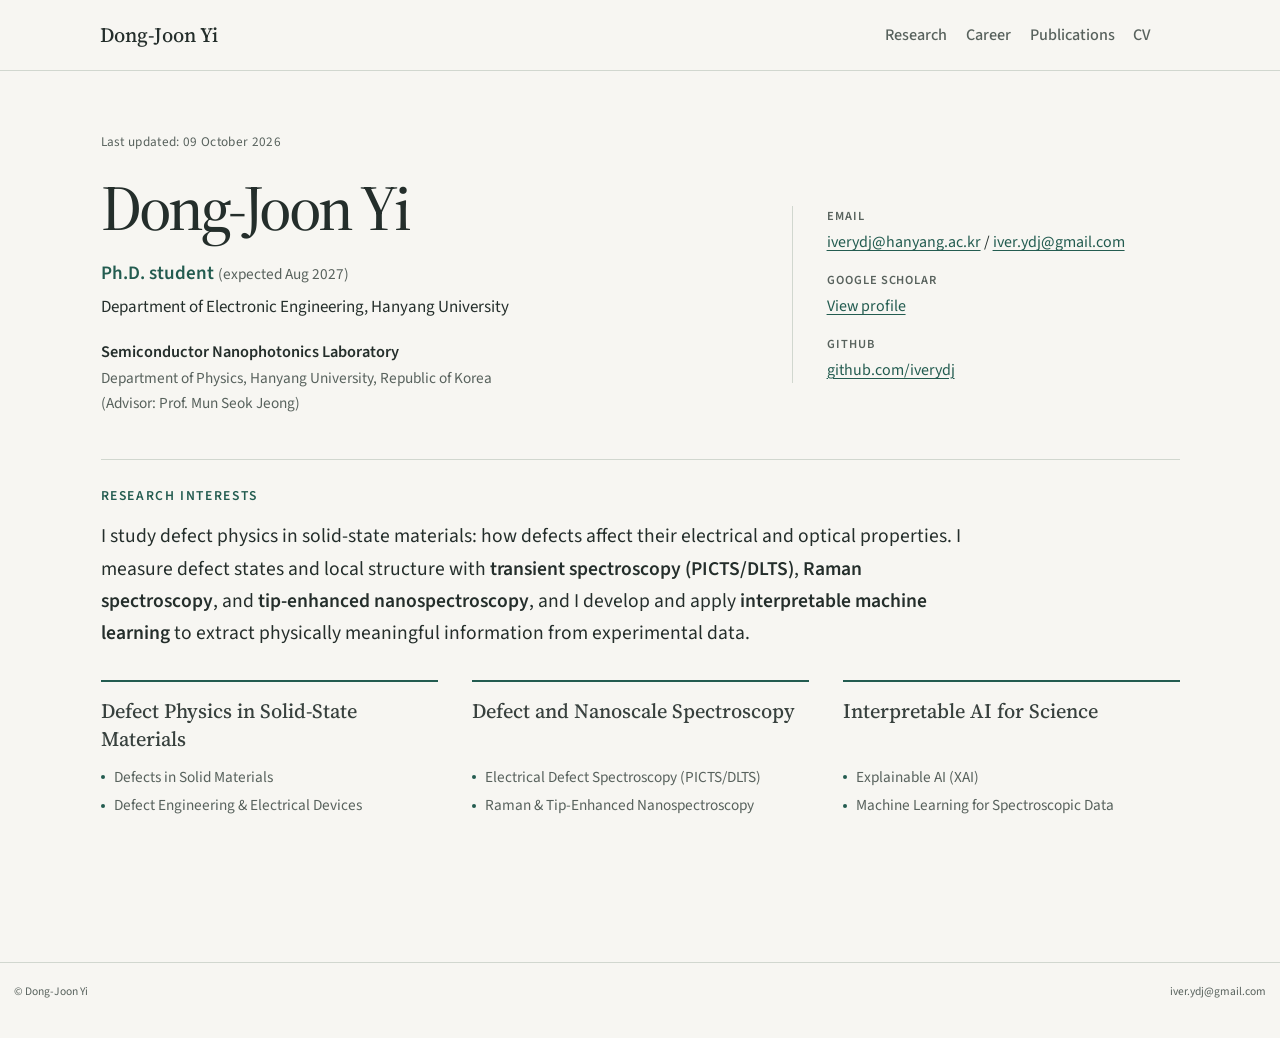
==== docs/index.html @ ced75714 "Redesign: compact mobile navbar, subtle CSS motion, status/citation meta rows Motion is CSS-only and" ====
<!DOCTYPE html>
<html xmlns="http://www.w3.org/1999/xhtml" lang="en" xml:lang="en"><head>

<meta charset="utf-8">
<meta name="generator" content="quarto-1.9.37">

<meta name="viewport" content="width=device-width, initial-scale=1.0, user-scalable=yes">


<title>Dong-Joon Yi</title>
<style>
/* Default styles provided by pandoc.
** See https://pandoc.org/MANUAL.html#variables-for-html for config info.
*/
code{white-space: pre-wrap;}
span.smallcaps{font-variant: small-caps;}
div.columns{display: flex; gap: min(4vw, 1.5em);}
div.column{flex: auto; overflow-x: auto;}
div.hanging-indent{margin-left: 1.5em; text-indent: -1.5em;}
ul.task-list{list-style: none;}
ul.task-list li input[type="checkbox"] {
  width: 0.8em;
  margin: 0 0.8em 0.2em -1em; /* quarto-specific, see https://github.com/quarto-dev/quarto-cli/issues/4556 */ 
  vertical-align: middle;
}
</style>


<script src="site_libs/quarto-nav/quarto-nav.js"></script>
<script src="site_libs/clipboard/clipboard.min.js"></script>
<script src="site_libs/quarto-search/autocomplete.umd.js"></script>
<script src="site_libs/quarto-search/fuse.min.js"></script>
<script src="site_libs/quarto-search/quarto-search.js"></script>
<meta name="quarto:offset" content="./">
<script src="site_libs/quarto-html/quarto.js" type="module"></script>
<script src="site_libs/quarto-html/tabsets/tabsets.js" type="module"></script>
<script src="site_libs/quarto-html/popper.min.js"></script>
<script src="site_libs/quarto-html/tippy.umd.min.js"></script>
<script src="site_libs/quarto-html/anchor.min.js"></script>
<link href="site_libs/quarto-html/tippy.css" rel="stylesheet">
<link href="site_libs/quarto-html/quarto-syntax-highlighting-7f8f88aac4f3542376d5c11b86a4c14d.css" rel="stylesheet" id="quarto-text-highlighting-styles">
<script src="site_libs/bootstrap/bootstrap.min.js"></script>
<link href="site_libs/bootstrap/bootstrap-icons.css" rel="stylesheet">
<link href="site_libs/bootstrap/bootstrap-ecd2cbe407a050d0358ece7e96cb0f66.min.css" rel="stylesheet" append-hash="true" id="quarto-bootstrap" data-mode="light">
<script id="quarto-search-options" type="application/json">{
  "location": "navbar",
  "copy-button": false,
  "collapse-after": 3,
  "panel-placement": "end",
  "type": "overlay",
  "limit": 50,
  "keyboard-shortcut": [
    "f",
    "/",
    "s"
  ],
  "show-item-context": false,
  "language": {
    "search-no-results-text": "No results",
    "search-matching-documents-text": "matching documents",
    "search-copy-link-title": "Copy link to search",
    "search-hide-matches-text": "Hide additional matches",
    "search-more-match-text": "more match in this document",
    "search-more-matches-text": "more matches in this document",
    "search-clear-button-title": "Clear",
    "search-text-placeholder": "",
    "search-detached-cancel-button-title": "Cancel",
    "search-submit-button-title": "Submit",
    "search-label": "Search"
  }
}</script>
<noscript>
<style>
@media (max-width: 991.98px) {
  #quarto-header .navbar > .navbar-container { flex-wrap: nowrap; }
  #quarto-header .navbar-toggler, #quarto-header #quarto-search { display: none; }
  #quarto-header #navbarCollapse { display: flex; flex: 1 1 auto; padding: 0; border: 0; }
  #quarto-header .navbar-nav { flex-direction: row; gap: 0.5rem; margin-left: auto; overflow: visible; }
}
@media (max-width: 680px) {
  #quarto-header .navbar > .navbar-container { padding-inline: 0.65rem; }
  #quarto-header .navbar-brand { margin-right: 0.65rem; }
  #quarto-header .navbar-brand, #quarto-header .navbar-title { font-size: 0.95rem; }
  #quarto-header .navbar-nav { gap: 0.35rem; }
  #quarto-header .navbar-nav .nav-link { font-size: 0.75rem; padding-inline: 0 !important; }
}
</style>
</noscript>


<link rel="stylesheet" href="styles.css">
</head>

<body class="nav-fixed fullcontent quarto-light">

<div id="quarto-search-results"></div>
  <header id="quarto-header" class="headroom fixed-top">
    <nav class="navbar navbar-expand-lg " data-bs-theme="dark">
      <div class="navbar-container container-fluid">
      <div class="navbar-brand-container mx-auto">
    <a class="navbar-brand" href="./index.html">
    <span class="navbar-title">Dong-Joon Yi</span>
    </a>
  </div>
            <div id="quarto-search" class="" title="Search"></div>
          <button class="navbar-toggler" type="button" data-bs-toggle="collapse" data-bs-target="#navbarCollapse" aria-controls="navbarCollapse" role="menu" aria-expanded="false" aria-label="Toggle navigation" onclick="if (window.quartoToggleHeadroom) { window.quartoToggleHeadroom(); }">
  <span class="navbar-toggler-icon"></span>
</button>
          <div class="collapse navbar-collapse" id="navbarCollapse">
            <ul class="navbar-nav navbar-nav-scroll me-auto">
  <li class="nav-item">
    <a class="nav-link" href="./research.html"> 
<span class="menu-text">Research</span></a>
  </li>  
  <li class="nav-item">
    <a class="nav-link" href="./career.html"> 
<span class="menu-text">Career</span></a>
  </li>  
  <li class="nav-item">
    <a class="nav-link" href="./publications.html"> 
<span class="menu-text">Publications</span></a>
  </li>  
  <li class="nav-item">
    <a class="nav-link" href="./cv.html"> 
<span class="menu-text">CV</span></a>
  </li>  
</ul>
          </div> <!-- /navcollapse -->
            <div class="quarto-navbar-tools">
</div>
      </div> <!-- /container-fluid -->
    </nav>
</header>
<!-- content -->
<div id="quarto-content" class="quarto-container page-columns page-rows-contents page-layout-article page-navbar">
<!-- sidebar -->
<!-- margin-sidebar -->
    
<!-- main -->
<main class="content" id="quarto-document-content">




<div class="hero">
<p class="last-update">Last updated: 09 October 2026</p>
<header class="hero-identity quarto-title-block">
<h1 class="hero-name">Dong-Joon Yi</h1>
<p class="hero-position">Ph.D. student <span class="hero-expected">(expected Aug 2027)</span></p>
<p class="hero-dept">Department of Electronic Engineering, Hanyang University</p>
</header>

<div class="hero-affiliation">
<p class="hero-lab">Semiconductor Nanophotonics Laboratory</p>
<p class="hero-lab-dept">Department of Physics, Hanyang University, Republic of Korea</p>
<p class="hero-advisor">(Advisor: Prof. Mun Seok Jeong)</p>
</div>

<dl class="hero-contact">
  <div class="contact-row">
    <dt class="contact-label">Email</dt>
    <dd><a href="mailto:iverydj@hanyang.ac.kr">iverydj@hanyang.ac.kr</a> / <a href="mailto:iver.ydj@gmail.com">iver.ydj@gmail.com</a></dd>
  </div>
  <div class="contact-row">
    <dt class="contact-label">Google Scholar</dt>
    <dd><a href="https://scholar.google.co.kr/citations?user=MZE2mWsAAAAJ&amp;hl=en">View profile</a></dd>
  </div>
  <div class="contact-row">
    <dt class="contact-label">GitHub</dt>
    <dd><a href="https://github.com/iverydj">github.com/iverydj</a></dd>
  </div>
</dl>
</div>
<section id="research-interests" class="level2 home-section">
<h2 class="anchored" data-anchor-id="research-interests">Research Interests</h2>
<p class="research-summary">I study defect physics in solid-state materials: how defects affect their electrical and optical properties. I measure defect states and local structure with <span class="rs-tech">transient spectroscopy (PICTS/DLTS)</span>, <span class="rs-tech">Raman spectroscopy</span>, and <span class="rs-tech">tip-enhanced nanospectroscopy</span>, and I develop and apply <span class="rs-method">interpretable machine learning</span> to extract physically meaningful information from experimental data.</p>
<div class="interest-groups">
  <section class="interest-group">
    <h3 class="interest-label anchored">Defect Physics in Solid-State Materials</h3>
    <div class="research-keywords">
      <span>Defects in Solid Materials</span>
      <span>Defect Engineering &amp; Electrical Devices</span>
    </div>
  </section>
  <section class="interest-group">
    <h3 class="interest-label anchored">Defect and Nanoscale Spectroscopy</h3>
    <div class="research-keywords">
      <span>Electrical Defect Spectroscopy (PICTS/DLTS)</span>
      <span>Raman &amp; Tip-Enhanced Nanospectroscopy</span>
    </div>
  </section>
  <section class="interest-group">
    <h3 class="interest-label anchored">Interpretable AI for Science</h3>
    <div class="research-keywords">
      <span>Explainable AI (XAI)</span>
      <span>Machine Learning for Spectroscopic Data</span>
    </div>
  </section>
</div>
</section>



</main> <!-- /main -->
<script id="quarto-html-after-body" type="application/javascript">
  window.document.addEventListener("DOMContentLoaded", function (event) {
    const icon = "";
    const anchorJS = new window.AnchorJS();
    anchorJS.options = {
      placement: 'right',
      icon: icon
    };
    anchorJS.add('.anchored');
    const isCodeAnnotation = (el) => {
      for (const clz of el.classList) {
        if (clz.startsWith('code-annotation-')) {                     
          return true;
        }
      }
      return false;
    }
    const onCopySuccess = function(e) {
      // button target
      const button = e.trigger;
      // don't keep focus
      button.blur();
      // flash "checked"
      button.classList.add('code-copy-button-checked');
      var currentTitle = button.getAttribute("title");
      button.setAttribute("title", "Copied!");
      let tooltip;
      if (window.bootstrap) {
        button.setAttribute("data-bs-toggle", "tooltip");
        button.setAttribute("data-bs-placement", "left");
        button.setAttribute("data-bs-title", "Copied!");
        tooltip = new bootstrap.Tooltip(button, 
          { trigger: "manual", 
            customClass: "code-copy-button-tooltip",
            offset: [0, -8]});
        tooltip.show();    
      }
      setTimeout(function() {
        if (tooltip) {
          tooltip.hide();
          button.removeAttribute("data-bs-title");
          button.removeAttribute("data-bs-toggle");
          button.removeAttribute("data-bs-placement");
        }
        button.setAttribute("title", currentTitle);
        button.classList.remove('code-copy-button-checked');
      }, 1000);
      // clear code selection
      e.clearSelection();
    }
    const getTextToCopy = function(trigger) {
      const outerScaffold = trigger.parentElement.cloneNode(true);
      const codeEl = outerScaffold.querySelector('code');
      for (const childEl of codeEl.children) {
        if (isCodeAnnotation(childEl)) {
          childEl.remove();
        }
      }
      return codeEl.innerText;
    }
    const clipboard = new window.ClipboardJS('.code-copy-button:not([data-in-quarto-modal])', {
      text: getTextToCopy
    });
    clipboard.on('success', onCopySuccess);
    if (window.document.getElementById('quarto-embedded-source-code-modal')) {
      const clipboardModal = new window.ClipboardJS('.code-copy-button[data-in-quarto-modal]', {
        text: getTextToCopy,
        container: window.document.getElementById('quarto-embedded-source-code-modal')
      });
      clipboardModal.on('success', onCopySuccess);
    }
      var localhostRegex = new RegExp(/^(?:http|https):\/\/localhost\:?[0-9]*\//);
      var mailtoRegex = new RegExp(/^mailto:/);
        var filterRegex = new RegExp('/' + window.location.host + '/');
      var isInternal = (href) => {
          return filterRegex.test(href) || localhostRegex.test(href) || mailtoRegex.test(href);
      }
      // Inspect non-navigation links and adorn them if external
     var links = window.document.querySelectorAll('a[href]:not(.nav-link):not(.navbar-brand):not(.toc-action):not(.sidebar-link):not(.sidebar-item-toggle):not(.pagination-link):not(.no-external):not([aria-hidden]):not(.dropdown-item):not(.quarto-navigation-tool):not(.about-link)');
      for (var i=0; i<links.length; i++) {
        const link = links[i];
        if (!isInternal(link.href)) {
          // undo the damage that might have been done by quarto-nav.js in the case of
          // links that we want to consider external
          if (link.dataset.originalHref !== undefined) {
            link.href = link.dataset.originalHref;
          }
            // target, if specified
            link.setAttribute("target", "_blank");
            if (link.getAttribute("rel") === null) {
              link.setAttribute("rel", "noopener");
            }
        }
      }
    function tippyHover(el, contentFn, onTriggerFn, onUntriggerFn) {
      const config = {
        allowHTML: true,
        maxWidth: 500,
        delay: 100,
        arrow: false,
        appendTo: function(el) {
            return el.parentElement;
        },
        interactive: true,
        interactiveBorder: 10,
        theme: 'quarto',
        placement: 'bottom-start',
      };
      if (contentFn) {
        config.content = contentFn;
      }
      if (onTriggerFn) {
        config.onTrigger = onTriggerFn;
      }
      if (onUntriggerFn) {
        config.onUntrigger = onUntriggerFn;
      }
      window.tippy(el, config); 
    }
    const noterefs = window.document.querySelectorAll('a[role="doc-noteref"]');
    for (var i=0; i<noterefs.length; i++) {
      const ref = noterefs[i];
      tippyHover(ref, function() {
        // use id or data attribute instead here
        let href = ref.getAttribute('data-footnote-href') || ref.getAttribute('href');
        try { href = new URL(href).hash; } catch {}
        const id = href.replace(/^#\/?/, "");
        const note = window.document.getElementById(id);
        if (note) {
          return note.innerHTML;
        } else {
          return "";
        }
      });
    }
    const xrefs = window.document.querySelectorAll('a.quarto-xref');
    const processXRef = (id, note) => {
      // Strip column container classes
      const stripColumnClz = (el) => {
        el.classList.remove("page-full", "page-columns");
        if (el.children) {
          for (const child of el.children) {
            stripColumnClz(child);
          }
        }
      }
      stripColumnClz(note)
      if (id === null || id.startsWith('sec-')) {
        // Special case sections, only their first couple elements
        const container = document.createElement("div");
        if (note.children && note.children.length > 2) {
          container.appendChild(note.children[0].cloneNode(true));
          for (let i = 1; i < note.children.length; i++) {
            const child = note.children[i];
            if (child.tagName === "P" && child.innerText === "") {
              continue;
            } else {
              container.appendChild(child.cloneNode(true));
              break;
            }
          }
          if (window.Quarto?.typesetMath) {
            window.Quarto.typesetMath(container);
          }
          return container.innerHTML
        } else {
          if (window.Quarto?.typesetMath) {
            window.Quarto.typesetMath(note);
          }
          return note.innerHTML;
        }
      } else {
        // Remove any anchor links if they are present
        const anchorLink = note.querySelector('a.anchorjs-link');
        if (anchorLink) {
          anchorLink.remove();
        }
        if (window.Quarto?.typesetMath) {
          window.Quarto.typesetMath(note);
        }
        if (note.classList.contains("callout")) {
          return note.outerHTML;
        } else {
          return note.innerHTML;
        }
      }
    }
    for (var i=0; i<xrefs.length; i++) {
      const xref = xrefs[i];
      tippyHover(xref, undefined, function(instance) {
        instance.disable();
        let url = xref.getAttribute('href');
        let hash = undefined; 
        if (url.startsWith('#')) {
          hash = url;
        } else {
          try { hash = new URL(url).hash; } catch {}
        }
        if (hash) {
          const id = hash.replace(/^#\/?/, "");
          const note = window.document.getElementById(id);
          if (note !== null) {
            try {
              const html = processXRef(id, note.cloneNode(true));
              instance.setContent(html);
            } finally {
              instance.enable();
              instance.show();
            }
          } else {
            // See if we can fetch this
            fetch(url.split('#')[0])
            .then(res => res.text())
            .then(html => {
              const parser = new DOMParser();
              const htmlDoc = parser.parseFromString(html, "text/html");
              const note = htmlDoc.getElementById(id);
              if (note !== null) {
                const html = processXRef(id, note);
                instance.setContent(html);
              } 
            }).finally(() => {
              instance.enable();
              instance.show();
            });
          }
        } else {
          // See if we can fetch a full url (with no hash to target)
          // This is a special case and we should probably do some content thinning / targeting
          fetch(url)
          .then(res => res.text())
          .then(html => {
            const parser = new DOMParser();
            const htmlDoc = parser.parseFromString(html, "text/html");
            const note = htmlDoc.querySelector('main.content');
            if (note !== null) {
              // This should only happen for chapter cross references
              // (since there is no id in the URL)
              // remove the first header
              if (note.children.length > 0 && note.children[0].tagName === "HEADER") {
                note.children[0].remove();
              }
              const html = processXRef(null, note);
              instance.setContent(html);
            } 
          }).finally(() => {
            instance.enable();
            instance.show();
          });
        }
      }, function(instance) {
      });
    }
        let selectedAnnoteEl;
        const selectorForAnnotation = ( cell, annotation) => {
          let cellAttr = 'data-code-cell="' + cell + '"';
          let lineAttr = 'data-code-annotation="' +  annotation + '"';
          const selector = 'span[' + cellAttr + '][' + lineAttr + ']';
          return selector;
        }
        const selectCodeLines = (annoteEl) => {
          const doc = window.document;
          const targetCell = annoteEl.getAttribute("data-target-cell");
          const targetAnnotation = annoteEl.getAttribute("data-target-annotation");
          const annoteSpan = window.document.querySelector(selectorForAnnotation(targetCell, targetAnnotation));
          const lines = annoteSpan.getAttribute("data-code-lines").split(",");
          const lineIds = lines.map((line) => {
            return targetCell + "-" + line;
          })
          let top = null;
          let height = null;
          let parent = null;
          if (lineIds.length > 0) {
              //compute the position of the single el (top and bottom and make a div)
              const el = window.document.getElementById(lineIds[0]);
              top = el.offsetTop;
              height = el.offsetHeight;
              parent = el.parentElement.parentElement;
            if (lineIds.length > 1) {
              const lastEl = window.document.getElementById(lineIds[lineIds.length - 1]);
              const bottom = lastEl.offsetTop + lastEl.offsetHeight;
              height = bottom - top;
            }
            if (top !== null && height !== null && parent !== null) {
              // cook up a div (if necessary) and position it 
              let div = window.document.getElementById("code-annotation-line-highlight");
              if (div === null) {
                div = window.document.createElement("div");
                div.setAttribute("id", "code-annotation-line-highlight");
                div.style.position = 'absolute';
                parent.appendChild(div);
              }
              div.style.top = top - 2 + "px";
              div.style.height = height + 4 + "px";
              div.style.left = 0;
              let gutterDiv = window.document.getElementById("code-annotation-line-highlight-gutter");
              if (gutterDiv === null) {
                gutterDiv = window.document.createElement("div");
                gutterDiv.setAttribute("id", "code-annotation-line-highlight-gutter");
                gutterDiv.style.position = 'absolute';
                const codeCell = window.document.getElementById(targetCell);
                const gutter = codeCell.querySelector('.code-annotation-gutter');
                gutter.appendChild(gutterDiv);
              }
              gutterDiv.style.top = top - 2 + "px";
              gutterDiv.style.height = height + 4 + "px";
            }
            selectedAnnoteEl = annoteEl;
          }
        };
        const unselectCodeLines = () => {
          const elementsIds = ["code-annotation-line-highlight", "code-annotation-line-highlight-gutter"];
          elementsIds.forEach((elId) => {
            const div = window.document.getElementById(elId);
            if (div) {
              div.remove();
            }
          });
          selectedAnnoteEl = undefined;
        };
          // Handle positioning of the toggle
      window.addEventListener(
        "resize",
        throttle(() => {
          elRect = undefined;
          if (selectedAnnoteEl) {
            selectCodeLines(selectedAnnoteEl);
          }
        }, 10)
      );
      function throttle(fn, ms) {
      let throttle = false;
      let timer;
        return (...args) => {
          if(!throttle) { // first call gets through
              fn.apply(this, args);
              throttle = true;
          } else { // all the others get throttled
              if(timer) clearTimeout(timer); // cancel #2
              timer = setTimeout(() => {
                fn.apply(this, args);
                timer = throttle = false;
              }, ms);
          }
        };
      }
        // Attach click handler to the DT
        const annoteDls = window.document.querySelectorAll('dt[data-target-cell]');
        for (const annoteDlNode of annoteDls) {
          annoteDlNode.addEventListener('click', (event) => {
            const clickedEl = event.target;
            if (clickedEl !== selectedAnnoteEl) {
              unselectCodeLines();
              const activeEl = window.document.querySelector('dt[data-target-cell].code-annotation-active');
              if (activeEl) {
                activeEl.classList.remove('code-annotation-active');
              }
              selectCodeLines(clickedEl);
              clickedEl.classList.add('code-annotation-active');
            } else {
              // Unselect the line
              unselectCodeLines();
              clickedEl.classList.remove('code-annotation-active');
            }
          });
        }
    const findCites = (el) => {
      const parentEl = el.parentElement;
      if (parentEl) {
        const cites = parentEl.dataset.cites;
        if (cites) {
          return {
            el,
            cites: cites.split(' ')
          };
        } else {
          return findCites(el.parentElement)
        }
      } else {
        return undefined;
      }
    };
    var bibliorefs = window.document.querySelectorAll('a[role="doc-biblioref"]');
    for (var i=0; i<bibliorefs.length; i++) {
      const ref = bibliorefs[i];
      const citeInfo = findCites(ref);
      if (citeInfo) {
        tippyHover(citeInfo.el, function() {
          var popup = window.document.createElement('div');
          citeInfo.cites.forEach(function(cite) {
            var citeDiv = window.document.createElement('div');
            citeDiv.classList.add('hanging-indent');
            citeDiv.classList.add('csl-entry');
            var biblioDiv = window.document.getElementById('ref-' + cite);
            if (biblioDiv) {
              citeDiv.innerHTML = biblioDiv.innerHTML;
            }
            popup.appendChild(citeDiv);
          });
          return popup.innerHTML;
        });
      }
    }
  });
  </script>
</div> <!-- /content -->
<footer class="footer">
  <div class="nav-footer">
    <div class="nav-footer-left">
<p>© Dong-Joon Yi</p>
</div>   
    <div class="nav-footer-center">
      &nbsp;
    </div>
    <div class="nav-footer-right">
<p>iver.ydj@gmail.com</p>
</div>
  </div>
</footer>




</body></html>
---- docs/site_libs/quarto-html/quarto-syntax-highlighting-7f8f88aac4f3542376d5c11b86a4c14d.css ----
/* quarto syntax highlight colors */
:root {
  --quarto-hl-ot-color: #003B4F;
  --quarto-hl-at-color: #657422;
  --quarto-hl-ss-color: #20794D;
  --quarto-hl-an-color: #5E5E5E;
  --quarto-hl-fu-color: #4758AB;
  --quarto-hl-st-color: #20794D;
  --quarto-hl-cf-color: #003B4F;
  --quarto-hl-op-color: #5E5E5E;
  --quarto-hl-er-color: #AD0000;
  --quarto-hl-bn-color: #AD0000;
  --quarto-hl-al-color: #AD0000;
  --quarto-hl-va-color: #111111;
  --quarto-hl-bu-color: inherit;
  --quarto-hl-ex-color: inherit;
  --quarto-hl-pp-color: #AD0000;
  --quarto-hl-in-color: #5E5E5E;
  --quarto-hl-vs-color: #20794D;
  --quarto-hl-wa-color: #5E5E5E;
  --quarto-hl-do-color: #5E5E5E;
  --quarto-hl-im-color: #00769E;
  --quarto-hl-ch-color: #20794D;
  --quarto-hl-dt-color: #AD0000;
  --quarto-hl-fl-color: #AD0000;
  --quarto-hl-co-color: #5E5E5E;
  --quarto-hl-cv-color: #5E5E5E;
  --quarto-hl-cn-color: #8f5902;
  --quarto-hl-sc-color: #5E5E5E;
  --quarto-hl-dv-color: #AD0000;
  --quarto-hl-kw-color: #003B4F;
}

/* other quarto variables */
:root {
  --quarto-font-monospace: SFMono-Regular, Menlo, Monaco, Consolas, "Liberation Mono", "Courier New", monospace;
}

/* syntax highlight based on Pandoc's rules */
pre > code.sourceCode > span {
  color: #003B4F;
}

code.sourceCode > span {
  color: #003B4F;
}

div.sourceCode,
div.sourceCode pre.sourceCode {
  color: #003B4F;
}

/* Normal */
code span {
  color: #003B4F;
}

/* Alert */
code span.al {
  color: #AD0000;
  font-style: inherit;
}

/* Annotation */
code span.an {
  color: #5E5E5E;
  font-style: inherit;
}

/* Attribute */
code span.at {
  color: #657422;
  font-style: inherit;
}

/* BaseN */
code span.bn {
  color: #AD0000;
  font-style: inherit;
}

/* BuiltIn */
code span.bu {
  font-style: inherit;
}

/* ControlFlow */
code span.cf {
  color: #003B4F;
  font-weight: bold;
  font-style: inherit;
}

/* Char */
code span.ch {
  color: #20794D;
  font-style: inherit;
}

/* Constant */
code span.cn {
  color: #8f5902;
  font-style: inherit;
}

/* Comment */
code span.co {
  color: #5E5E5E;
  font-style: inherit;
}

/* CommentVar */
code span.cv {
  color: #5E5E5E;
  font-style: italic;
}

/* Documentation */
code span.do {
  color: #5E5E5E;
  font-style: italic;
}

/* DataType */
code span.dt {
  color: #AD0000;
  font-style: inherit;
}

/* DecVal */
code span.dv {
  color: #AD0000;
  font-style: inherit;
}

/* Error */
code span.er {
  color: #AD0000;
  font-style: inherit;
}

/* Extension */
code span.ex {
  font-style: inherit;
}

/* Float */
code span.fl {
  color: #AD0000;
  font-style: inherit;
}

/* Function */
code span.fu {
  color: #4758AB;
  font-style: inherit;
}

/* Import */
code span.im {
  color: #00769E;
  font-style: inherit;
}

/* Information */
code span.in {
  color: #5E5E5E;
  font-style: inherit;
}

/* Keyword */
code span.kw {
  color: #003B4F;
  font-weight: bold;
  font-style: inherit;
}

/* Operator */
code span.op {
  color: #5E5E5E;
  font-style: inherit;
}

/* Other */
code span.ot {
  color: #003B4F;
  font-style: inherit;
}

/* Preprocessor */
code span.pp {
  color: #AD0000;
  font-style: inherit;
}

/* SpecialChar */
code span.sc {
  color: #5E5E5E;
  font-style: inherit;
}

/* SpecialString */
code span.ss {
  color: #20794D;
  font-style: inherit;
}

/* String */
code span.st {
  color: #20794D;
  font-style: inherit;
}

/* Variable */
code span.va {
  color: #111111;
  font-style: inherit;
}

/* VerbatimString */
code span.vs {
  color: #20794D;
  font-style: inherit;
}

/* Warning */
code span.wa {
  color: #5E5E5E;
  font-style: italic;
}

.prevent-inlining {
  content: "</";
}

/*# sourceMappingURL=789ad8cd35626ba772517505b42a116e.css.map */
---- docs/styles.css ----
@import url("https://fonts.googleapis.com/css2?family=Source+Sans+3:ital,wght@0,400;0,500;0,600;0,700;1,400&family=Source+Serif+4:ital,wght@0,400;0,500;0,600;1,400&display=swap");

:root {
  --max-w: 1080px;
  --bg: #f7f6f2;
  --paper: #ffffff;
  --text: #242e2b;
  --text-2: #58625d;
  --accent: #235c50;
  --accent-hover: #123f35;
  --tint: #eaf0ea;
  --rule: #d1d7cf;
  --font-sans: "Source Sans 3", "Segoe UI", sans-serif;
  --font-serif: "Source Serif 4", Georgia, serif;
}

/* A quiet reading surface; type and rules carry the hierarchy. */
html { scroll-padding-top: 7rem; }
body {
  background: var(--bg);
  color: var(--text);
  font: 400 17px/1.65 var(--font-sans);
  -webkit-font-smoothing: antialiased;
}
::selection { background: #d7e5db; color: #162c24; }
#quarto-content { background: var(--bg); }
#quarto-document-content { min-width: 0; padding-top: 2.5rem; padding-bottom: 1rem; }
#title-block-header { margin: 0 0 2.2rem; }
#title-block-header:empty { display: none; }
h1, h2, h3, h4 { color: var(--text); font-family: var(--font-serif); font-weight: 500; }
h1.title { font-size: clamp(2.5rem, 4vw, 3.2rem); line-height: 1.15; letter-spacing: -0.035em; }
h2 { font-size: 1.65rem; line-height: 1.3; border: 0; padding: 0; }
h3 { font-size: 1.25rem; line-height: 1.4; }
strong, b { font-weight: 600; }
p { margin-bottom: 1rem; }
main a {
  color: var(--accent);
  text-decoration: underline;
  text-decoration-thickness: 1px;
  text-underline-offset: 0.18em;
  overflow-wrap: anywhere;
}
main a:hover { color: var(--accent-hover); text-decoration-thickness: 2px; }
a:focus-visible, button:focus-visible, input:focus-visible, [tabindex]:focus-visible {
  outline: 2px solid var(--accent) !important;
  outline-offset: 4px;
  border-radius: 2px;
  box-shadow: none !important;
}
a.anchorjs-link:focus-visible { opacity: 1; }

/* A compact mobile menu; the header include supplies inline links without JS. */
#quarto-header { position: sticky; top: 0; }
body.nav-fixed { padding-top: 0 !important; }
.navbar {
  background: var(--bg) !important;
  border-bottom: 1px solid var(--rule);
  padding: 0.65rem 0;
  font-family: var(--font-sans);
}
.navbar > .navbar-container { max-width: calc(var(--max-w) + 3rem); margin: 0 auto; padding-inline: 1.5rem; }
.navbar-brand, .navbar-title { font: 500 1.2rem/1.4 var(--font-serif); color: var(--text) !important; }
.navbar-brand { margin-right: 2.5rem; }
.navbar-brand-container { margin-left: 0 !important; margin-right: auto !important; }
.navbar .navbar-brand-container { order: 0; }
.navbar-nav { gap: 0.7rem; }
.navbar-nav .nav-link {
  color: var(--text-2);
  font-size: 0.95rem;
  font-weight: 500;
  padding: 0.6rem 0.2rem !important;
  text-underline-offset: 0.45em;
}
.navbar-nav .nav-link.active { color: var(--accent); text-decoration: underline; text-decoration-thickness: 2px; }
.navbar-nav .nav-link:hover { color: var(--accent); }
.navbar-nav .menu-text { position: relative; }
.navbar-nav .nav-link:not(.active) .menu-text::after {
  content: "";
  position: absolute;
  inset-inline: 0;
  bottom: -0.35em;
  height: 1px;
  background: currentColor;
  transform: scaleX(0);
  transform-origin: left;
}
.navbar-nav .nav-link:is(:hover, :focus-visible) .menu-text::after { transform: scaleX(1); }
#quarto-search { color: var(--text-2); }
#quarto-search .aa-DetachedSearchButton { min-width: 44px; min-height: 44px; }
.navbar-toggler { color: var(--text-2); border-color: var(--rule); }
.navbar-toggler-icon { filter: brightness(0) saturate(100%); opacity: 0.65; }
@media (min-width: 992px) {
  .navbar .navbar-collapse { order: 1; }
  .navbar #quarto-search { order: 2; }
  .navbar-nav.me-auto { margin-left: auto; margin-right: 1.3rem !important; }
}

/* Home: identity and affiliation on the left, contact details on the right. */
.hero {
  display: grid;
  grid-template-columns: minmax(0, 1.65fr) minmax(0, 1fr);
  column-gap: 3rem;
  margin: 0 0 2.5rem;
}
.last-update { grid-column: 1 / -1; font-size: 0.78rem; letter-spacing: 0.025em; color: var(--text-2); margin: 0 0 1.2rem; }
.hero-identity { grid-column: 1; }
.hero-name { font-size: clamp(2.7rem, 5vw, 3.8rem); line-height: 1.1; letter-spacing: -0.045em; margin: 0 0 0.85rem; }
.hero-position { font-size: 1.12rem; font-weight: 600; color: var(--accent); margin: 0 0 0.2rem; }
.hero-expected { font-size: 0.9rem; font-weight: 400; color: var(--text-2); }
.hero-dept { font-size: 1rem; margin: 0; }
.hero-affiliation { grid-column: 1; margin-top: 1.1rem; }
.hero-lab { font-size: 0.96rem; font-weight: 600; margin: 0; }
.hero-lab-dept, .hero-advisor { font-size: 0.9rem; color: var(--text-2); margin: 0; }
.hero-contact { grid-column: 2; grid-row: 2 / 4; align-self: center; border-left: 1px solid var(--rule); padding-left: 2rem; margin: 0; font-size: 0.94rem; }
.contact-row { margin-bottom: 0.85rem; }
.contact-row:last-child { margin-bottom: 0; }
.contact-label { font-size: 0.73rem; font-weight: 600; letter-spacing: 0.08em; text-transform: uppercase; color: var(--text-2); margin-bottom: 0.15rem; }
.contact-row dd { margin: 0; overflow-wrap: anywhere; }
.home-section { border-top: 1px solid var(--rule); padding-top: 1.5rem; }
.home-section > h2 { font: 600 0.8rem/1.5 var(--font-sans); text-transform: uppercase; letter-spacing: 0.12em; color: var(--accent); margin: 0 0 0.85rem; }
.research-summary { max-width: 88ch; font-size: 1.15rem; line-height: 1.65; margin: 0 0 1.8rem; }
.research-summary .rs-tech, .research-summary .rs-method { font-weight: 600; }
.interest-groups { display: grid; grid-template-columns: repeat(3, minmax(0, 1fr)); gap: 2rem; }
.interest-group { border-top: 2px solid var(--accent); padding-top: 0.85rem; }
.interest-label { font-size: 1.2rem; margin: 0 0 0.7rem; min-height: 2.8em; }
.research-keywords { display: grid; gap: 0.4rem; }
.research-keywords span { color: var(--text-2); font-size: 0.9rem; line-height: 1.45; padding-left: 0.8rem; position: relative; }
.research-keywords span::before { content: ""; position: absolute; top: 0.65em; left: 0; width: 4px; height: 4px; border-radius: 50%; background: var(--accent); }

/* Research: questions and subject headings beside the supporting work. */
.research-content > .research-summary { margin-bottom: 2.5rem; }
.research-theme {
  display: grid;
  grid-template-columns: minmax(0, 0.9fr) minmax(0, 1.7fr);
  grid-template-rows: min-content 1fr;
  column-gap: 3.5rem;
  border-top: 1px solid var(--rule);
  padding-top: 1.6rem;
  margin-top: 2rem;
}
.research-theme > h2 { grid-column: 1; font-size: 1.5rem; margin: 0 0 0.75rem; }
.rs-question { grid-column: 1; color: var(--text-2); font-size: 0.95rem; line-height: 1.55; font-style: italic; margin: 0; }
.research-theme > ul { grid-column: 2; grid-row: 1 / 3; margin: 0; padding: 0; list-style: none; }
.research-theme li { margin-bottom: 1.2rem; line-height: 1.6; }
.research-theme li:last-child { margin-bottom: 0; }
.research-content .rs-tech, .research-content .rs-method { font-weight: 600; }
.rs-meta {
  display: flex;
  align-items: baseline;
  gap: 0.6rem;
  margin-top: 0.5rem;
  font-size: 0.84rem;
  color: var(--text-2);
  line-height: 1.65;
}
.rs-status {
  display: inline-block;
  flex-shrink: 0;
  white-space: nowrap;
  padding: 0.05rem 0.45rem;
  border: 1px solid;
  border-radius: 3px;
  font-size: 0.73rem;
  font-weight: 600;
  line-height: 1.5;
  vertical-align: 0.05em;
}
.rs-status-published { color: #285847; background: #e9f0e9; border-color: #a3b7a6; }
.rs-status-in-preparation { color: #735519; background: #f4eedf; border-color: #cabc99; }
.rs-status-ongoing { color: #36596c; background: #e9eef1; border-color: #aebfc8; }
.rs-refs { min-width: 0; }

/* Career: stable section labels and a clear rhythm between entries. */
.career-edu, .career-fellowship, .career-skills {
  display: grid;
  grid-template-columns: 13rem minmax(0, 1fr);
  column-gap: 3rem;
  border-top: 1px solid var(--rule);
  padding-top: 1.6rem;
  margin-top: 2rem;
}
.career-edu > h2, .career-fellowship > h2, .career-skills > h2 { grid-column: 1; grid-row: 1 / 20; font-size: 1.45rem; margin: 0; }
.career-edu > p, .career-fellowship > p, .career-skills > table { grid-column: 2; }
.edu-entry { margin: 0 0 1.4rem; padding-bottom: 1.4rem; border-bottom: 1px solid var(--rule); }
.edu-entry:last-child { margin-bottom: 0; padding-bottom: 0; border-bottom: 0; }
.edu-degree { color: var(--accent); font-weight: 700; }
.edu-school { font-weight: 600; }
.edu-detail, .edu-advisor, .edu-thesis { font-size: 0.94rem; color: var(--text-2); }
.edu-lab { font-size: 0.96rem; }
.edu-thesis { font-style: italic; }
.career-fellowship > p { margin: 0; }
.career-fellowship strong { display: inline-block; font-weight: 600; line-height: 1.5; margin-bottom: 0.5rem; }
.skills-tbl { --bs-table-bg: transparent; width: 100%; table-layout: fixed; border-collapse: collapse; margin: 0; font-size: 0.95rem; }
.skills-tbl th, .skills-tbl td { padding: 0.7rem 0; border-bottom: 1px solid var(--rule); vertical-align: top; }
.skills-tbl th { width: 30%; text-align: left; font-weight: 600; padding-right: 1.2rem; color: var(--accent); }
.skills-tbl td { color: var(--text-2); }
.skills-tbl tr:first-child > * { padding-top: 0; }
.skills-tbl tr:last-child > * { border-bottom: 0; padding-bottom: 0; }

/* Publications retain the approved order, with the title as the visual anchor. */
.pub-note { margin: -0.5rem 0 1.5rem; font-size: 0.85rem; color: var(--text-2); }
.pub-styled { list-style: none; padding: 0; margin: 0; border-top: 1px solid var(--rule); }
.pub-styled > li { padding: 1.5rem 0; border-bottom: 1px solid var(--rule); font-size: 0.94rem; line-height: 1.6; }
.pub-authors { display: block; max-width: 100ch; margin-bottom: 0.4rem; font-size: 0.89rem; color: var(--text-2); }
.pub-authors u { text-decoration: none; }
.pub-authors u b { color: var(--accent); font-weight: 700; text-decoration: underline; text-decoration-thickness: 1px; text-underline-offset: 0.16em; }
.pub-title { display: block; max-width: 85ch; font-size: 1.14rem; font-weight: 600; line-height: 1.4; margin-bottom: 0.45rem; }
.pub-journal { font-style: italic; }
.pub-year { font-weight: 600; }
.pub-doi { font-size: 0.82rem; margin-left: 0.6rem; }
.pub-pdf { font-size: 0.83rem; font-weight: 600; margin-left: 0.6rem; }
.pub-pdf a { display: inline-block; padding: 0.1rem 0.35rem; border: 1px solid var(--rule); border-radius: 2px; }
.pub-pdf a:hover { border-color: var(--accent); background: var(--tint); }
.pub-patent-header { margin: 2.7rem 0 1rem; font-size: 1.65rem; }

/* The footer is secondary, but still meets text contrast requirements. */
.nav-footer { background: var(--bg); border-top: 1px solid var(--rule); margin-top: 3rem; color: var(--text-2); font-size: 0.82rem; padding: 1.2rem 1.5rem; }
.nav-footer a { color: var(--accent); }
.nav-footer .nav-footer-contents { color: var(--text-2); }

@media (max-width: 991.98px) {
  .navbar { padding-block: 0.35rem; }
  .navbar > .navbar-container { flex-wrap: wrap; padding-inline: 1rem; min-height: 44px; }
  .navbar-brand { margin-right: 0.75rem; }
  .navbar .navbar-toggler { display: block; order: 3; flex: 0 0 44px; width: 44px; height: 44px; padding: 0.45rem; margin-left: 0.4rem; }
  .navbar .navbar-collapse { order: 4; flex-basis: 100%; }
  .navbar-collapse.show, .navbar-collapse.collapsing { padding-block: 0.5rem; border-top: 1px solid var(--rule); }
  .navbar .navbar-nav { gap: 0.15rem; margin: 0; max-height: calc(100dvh - 80px); }
  .navbar #quarto-search { order: 2; margin-left: auto; }
  .navbar .nav-link { font-size: 0.94rem; padding-block: 0.5rem !important; }
  .hero { column-gap: 2rem; }
  .hero-contact { padding-left: 1.4rem; }
  .research-theme { column-gap: 2rem; }
  .career-edu, .career-fellowship, .career-skills { grid-template-columns: 10rem minmax(0, 1fr); column-gap: 2rem; }
}
@media (max-width: 680px) {
  #quarto-document-content { padding-top: 1.5rem; }
  #title-block-header { margin-bottom: 1.5rem; }
  .hero { grid-template-columns: minmax(0, 1fr); margin-bottom: 2rem; }
  .hero-name { font-size: 2.8rem; }
  .hero-contact { grid-column: 1; grid-row: auto; border: 0; border-top: 1px solid var(--rule); margin-top: 1.4rem; padding: 1rem 0 0; }
  .contact-row { display: grid; grid-template-columns: 6.5rem minmax(0, 1fr); gap: 0.75rem; margin-bottom: 0.6rem; }
  .contact-label { padding-top: 0.2rem; }
  .research-summary { font-size: 1.06rem; }
  .interest-groups { grid-template-columns: minmax(0, 1fr); gap: 1.5rem; }
  .interest-label { min-height: 0; }
  .research-theme { display: block; margin-top: 1.8rem; padding-top: 1.3rem; }
  .rs-question { margin-bottom: 1.4rem; }
  .career-edu, .career-fellowship, .career-skills { display: block; margin-top: 1.8rem; padding-top: 1.3rem; }
  .career-edu > h2, .career-fellowship > h2, .career-skills > h2 { margin-bottom: 1.3rem; }
  .skills-tbl, .skills-tbl tbody, .skills-tbl tr, .skills-tbl th, .skills-tbl td { display: block; width: 100%; }
  .skills-tbl th { border: 0; padding: 0.8rem 0 0.25rem; }
  .skills-tbl td { padding: 0 0 0.8rem; }
  .pub-styled > li { padding: 1.3rem 0; }
  .pub-doi { display: inline-block; margin: 0.35rem 0 0; }
  .pub-title { font-size: 1.1rem; }
  .nav-footer { margin-top: 2rem; }
}

/* Content starts readable; this one-time entrance never depends on JavaScript. */
@keyframes content-enter {
  from { opacity: 0.65; transform: translateY(8px); }
  to { opacity: 1; transform: none; }
}
.research-theme:focus-within { border-top-color: var(--accent); }
.pub-styled > li:focus-within { background-color: #235c5006; }
@media (hover: hover) {
  .research-theme:hover { border-top-color: var(--accent); }
  .pub-styled > li:hover { background-color: #235c5006; }
}
@media screen and (prefers-reduced-motion: no-preference) {
  #quarto-document-content > :is(header, .hero, .home-section, .section-block, .cv-toolbar, .cv-sheet) {
    animation: content-enter 380ms cubic-bezier(0.2, 0.7, 0.2, 1) backwards;
  }
  #quarto-document-content > :nth-child(2) { animation-delay: 45ms; }
  #quarto-document-content > :nth-child(3) { animation-delay: 90ms; }
  #quarto-document-content > :nth-child(n + 4) { animation-delay: 120ms; }
  a, button { transition: color 180ms ease, background-color 180ms ease, border-color 180ms ease, text-decoration-color 180ms ease; }
  .navbar-nav .menu-text::after { transition: transform 220ms ease; }
  .research-theme { transition: border-color 220ms ease; }
  .pub-styled > li { transition: background-color 220ms ease; }
}
@media (prefers-reduced-motion: reduce) {
  *, *::before, *::after {
    animation: none !important;
    transition: none !important;
    scroll-behavior: auto !important;
  }
}
@media print {
  *, *::before, *::after {
    animation: none !important;
    transition: none !important;
    scroll-behavior: auto !important;
  }
}
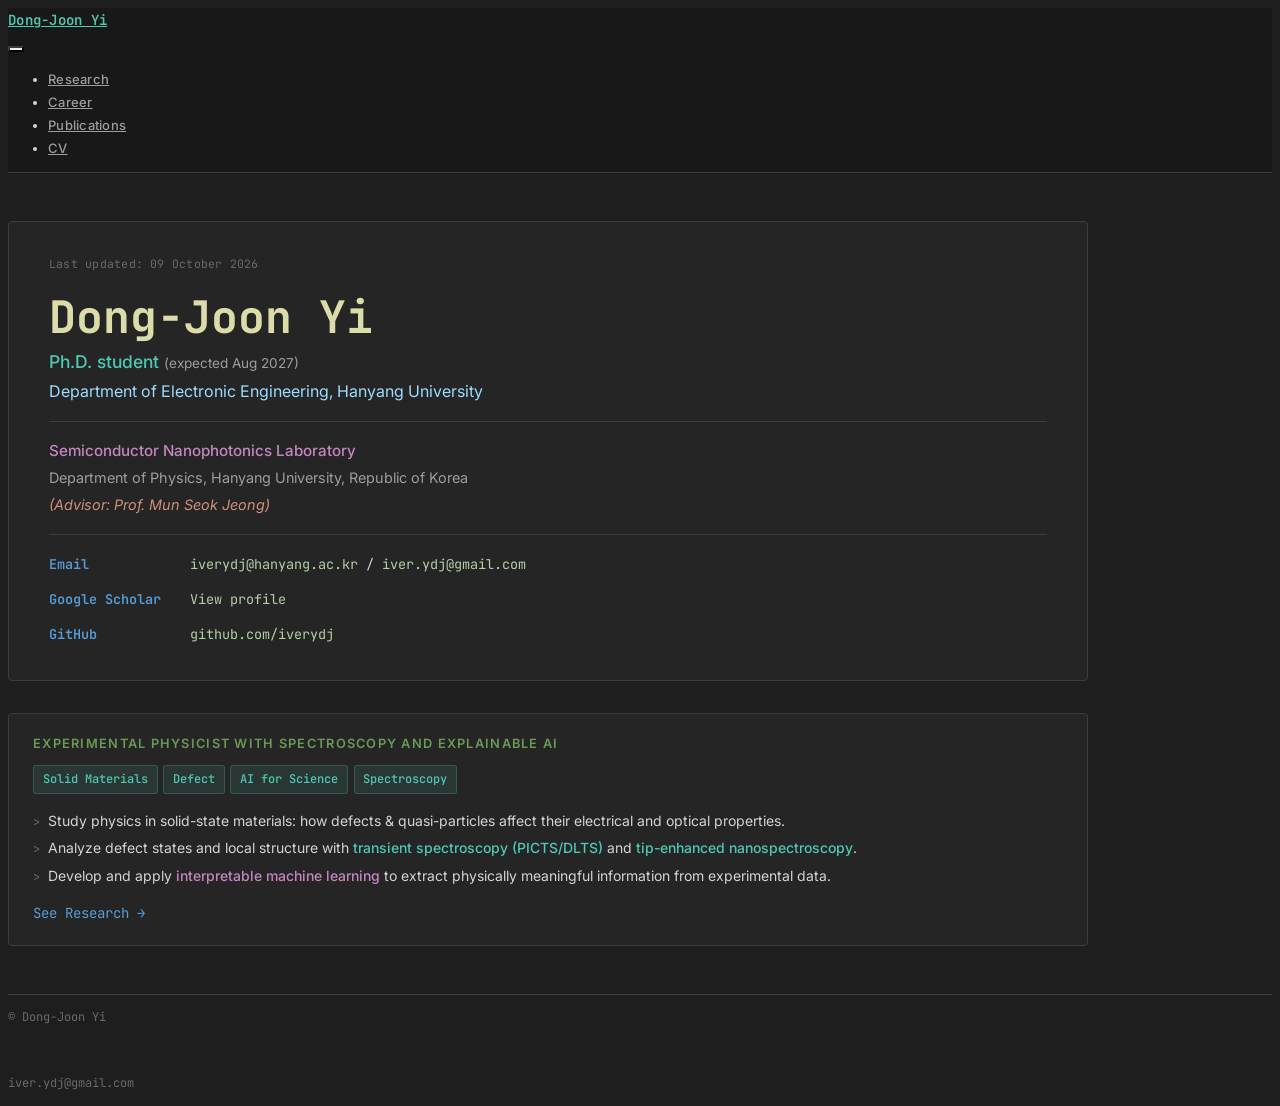
==== commit f59a0228: "Home: tagline heading, four keywords, three statements, link to Research; compact In Preparation lis" ====
--- a/docs/index.html
+++ b/docs/index.html
@@ -27,6 +27,7 @@
 
 
 <script src="site_libs/quarto-nav/quarto-nav.js"></script>
+<script src="site_libs/quarto-nav/headroom.min.js"></script>
 <script src="site_libs/clipboard/clipboard.min.js"></script>
 <script src="site_libs/quarto-search/autocomplete.umd.js"></script>
 <script src="site_libs/quarto-search/fuse.min.js"></script>
@@ -36,12 +37,11 @@
 <script src="site_libs/quarto-html/tabsets/tabsets.js" type="module"></script>
 <script src="site_libs/quarto-html/popper.min.js"></script>
 <script src="site_libs/quarto-html/tippy.umd.min.js"></script>
-<script src="site_libs/quarto-html/anchor.min.js"></script>
 <link href="site_libs/quarto-html/tippy.css" rel="stylesheet">
-<link href="site_libs/quarto-html/quarto-syntax-highlighting-7f8f88aac4f3542376d5c11b86a4c14d.css" rel="stylesheet" id="quarto-text-highlighting-styles">
+<link href="site_libs/quarto-html/quarto-syntax-highlighting-dark-d0ae9245876894da5ac7e18953ecc5cc.css" rel="stylesheet" id="quarto-text-highlighting-styles">
 <script src="site_libs/bootstrap/bootstrap.min.js"></script>
 <link href="site_libs/bootstrap/bootstrap-icons.css" rel="stylesheet">
-<link href="site_libs/bootstrap/bootstrap-ecd2cbe407a050d0358ece7e96cb0f66.min.css" rel="stylesheet" append-hash="true" id="quarto-bootstrap" data-mode="light">
+<link href="site_libs/bootstrap/bootstrap-3392bf5957374e597e0b1b24e7ed275d.min.css" rel="stylesheet" append-hash="true" id="quarto-bootstrap" data-mode="dark">
 <script id="quarto-search-options" type="application/json">{
   "location": "navbar",
   "copy-button": false,
@@ -69,23 +69,6 @@
     "search-label": "Search"
   }
 }</script>
-<noscript>
-<style>
-@media (max-width: 991.98px) {
-  #quarto-header .navbar > .navbar-container { flex-wrap: nowrap; }
-  #quarto-header .navbar-toggler, #quarto-header #quarto-search { display: none; }
-  #quarto-header #navbarCollapse { display: flex; flex: 1 1 auto; padding: 0; border: 0; }
-  #quarto-header .navbar-nav { flex-direction: row; gap: 0.5rem; margin-left: auto; overflow: visible; }
-}
-@media (max-width: 680px) {
-  #quarto-header .navbar > .navbar-container { padding-inline: 0.65rem; }
-  #quarto-header .navbar-brand { margin-right: 0.65rem; }
-  #quarto-header .navbar-brand, #quarto-header .navbar-title { font-size: 0.95rem; }
-  #quarto-header .navbar-nav { gap: 0.35rem; }
-  #quarto-header .navbar-nav .nav-link { font-size: 0.75rem; padding-inline: 0 !important; }
-}
-</style>
-</noscript>
 
 
 <link rel="stylesheet" href="styles.css">
@@ -137,24 +120,24 @@
 <!-- margin-sidebar -->
     
 <!-- main -->
-<main class="content" id="quarto-document-content">
+<main class="content" id="quarto-document-content"><header id="title-block-header" class="quarto-title-block"></header>
 
 
 
 
 <div class="hero">
 <p class="last-update">Last updated: 09 October 2026</p>
-<header class="hero-identity quarto-title-block">
-<h1 class="hero-name">Dong-Joon Yi</h1>
+<p class="hero-name">Dong-Joon Yi</p>
 <p class="hero-position">Ph.D. student <span class="hero-expected">(expected Aug 2027)</span></p>
 <p class="hero-dept">Department of Electronic Engineering, Hanyang University</p>
-</header>
-
-<div class="hero-affiliation">
+
+<div class="hero-divider"></div>
+
 <p class="hero-lab">Semiconductor Nanophotonics Laboratory</p>
 <p class="hero-lab-dept">Department of Physics, Hanyang University, Republic of Korea</p>
 <p class="hero-advisor">(Advisor: Prof. Mun Seok Jeong)</p>
-</div>
+
+<div class="hero-divider"></div>
 
 <dl class="hero-contact">
   <div class="contact-row">
@@ -171,46 +154,27 @@
   </div>
 </dl>
 </div>
-<section id="research-interests" class="level2 home-section">
-<h2 class="anchored" data-anchor-id="research-interests">Research Interests</h2>
-<p class="research-summary">I study defect physics in solid-state materials: how defects affect their electrical and optical properties. I measure defect states and local structure with <span class="rs-tech">transient spectroscopy (PICTS/DLTS)</span>, <span class="rs-tech">Raman spectroscopy</span>, and <span class="rs-tech">tip-enhanced nanospectroscopy</span>, and I develop and apply <span class="rs-method">interpretable machine learning</span> to extract physically meaningful information from experimental data.</p>
-<div class="interest-groups">
-  <section class="interest-group">
-    <h3 class="interest-label anchored">Defect Physics in Solid-State Materials</h3>
-    <div class="research-keywords">
-      <span>Defects in Solid Materials</span>
-      <span>Defect Engineering &amp; Electrical Devices</span>
-    </div>
-  </section>
-  <section class="interest-group">
-    <h3 class="interest-label anchored">Defect and Nanoscale Spectroscopy</h3>
-    <div class="research-keywords">
-      <span>Electrical Defect Spectroscopy (PICTS/DLTS)</span>
-      <span>Raman &amp; Tip-Enhanced Nanospectroscopy</span>
-    </div>
-  </section>
-  <section class="interest-group">
-    <h3 class="interest-label anchored">Interpretable AI for Science</h3>
-    <div class="research-keywords">
-      <span>Explainable AI (XAI)</span>
-      <span>Machine Learning for Spectroscopic Data</span>
-    </div>
-  </section>
+<div class="home-section">
+<h2 class="home-heading">Experimental physicist with spectroscopy and explainable AI</h2>
+<div class="research-keywords">
+  <span>Solid Materials</span>
+  <span>Defect</span>
+  <span>AI for Science</span>
+  <span>Spectroscopy</span>
 </div>
-</section>
+<ul class="home-statements">
+  <li>Study physics in solid-state materials: how defects &amp; quasi-particles affect their electrical and optical properties.</li>
+  <li>Analyze defect states and local structure with <span class="rs-tech">transient spectroscopy (PICTS/DLTS)</span> and <span class="rs-tech">tip-enhanced nanospectroscopy</span>.</li>
+  <li>Develop and apply <span class="rs-method">interpretable machine learning</span> to extract physically meaningful information from experimental data.</li>
+</ul>
+<p class="home-more"><a href="research.html">See Research →</a></p>
+</div>
 
 
 
 </main> <!-- /main -->
 <script id="quarto-html-after-body" type="application/javascript">
   window.document.addEventListener("DOMContentLoaded", function (event) {
-    const icon = "";
-    const anchorJS = new window.AnchorJS();
-    anchorJS.options = {
-      placement: 'right',
-      icon: icon
-    };
-    anchorJS.add('.anchored');
     const isCodeAnnotation = (el) => {
       for (const clz of el.classList) {
         if (clz.startsWith('code-annotation-')) {                     
--- a/docs/styles.css
+++ b/docs/styles.css
@@ -1,296 +1,551 @@
-@import url("https://fonts.googleapis.com/css2?family=Source+Sans+3:ital,wght@0,400;0,500;0,600;0,700;1,400&family=Source+Serif+4:ital,wght@0,400;0,500;0,600;1,400&display=swap");
+@import url("https://fonts.googleapis.com/css2?family=JetBrains+Mono:wght@400;500;600&family=Inter:wght@400;500;600;700&display=swap");
 
 :root {
   --max-w: 1080px;
-  --bg: #f7f6f2;
-  --paper: #ffffff;
-  --text: #242e2b;
-  --text-2: #58625d;
-  --accent: #235c50;
-  --accent-hover: #123f35;
-  --tint: #eaf0ea;
-  --rule: #d1d7cf;
-  --font-sans: "Source Sans 3", "Segoe UI", sans-serif;
-  --font-serif: "Source Serif 4", Georgia, serif;
-}
-
-/* A quiet reading surface; type and rules carry the hierarchy. */
-html { scroll-padding-top: 7rem; }
+
+  /* VS Code Dark+ palette */
+  --bg: #1e1e1e;
+  --bg-surface: #252526;
+  --bg-hover: #2a2d2e;
+  --bg-active: #37373d;
+  --bg-input: #3c3c3c;
+
+  --border: #3c3c3c;
+  --border-light: #2d2d2d;
+
+  --text: #d4d4d4;
+  --text-2: #9d9d9d;
+  --text-3: #6a6a6a;
+
+  /* syntax colors as accents */
+  --blue: #569cd6;
+  --light-blue: #9cdcfe;
+  --green: #6a9955;
+  --light-green: #b5cea8;
+  --orange: #ce9178;
+  --yellow: #dcdcaa;
+  --purple: #c586c0;
+  --cyan: #4ec9b0;
+
+  --accent: var(--blue);
+  --accent-2: var(--cyan);
+
+  --font-mono: "JetBrains Mono", "Cascadia Code", "Fira Code", monospace;
+  --font-sans: "Inter", system-ui, sans-serif;
+}
+
+/* ── Base ── */
 body {
+  font-family: var(--font-sans);
+  color: var(--text);
   background: var(--bg);
+  font-size: 14.5px;
+  line-height: 1.75;
+  -webkit-font-smoothing: antialiased;
+}
+
+::selection {
+  background: rgba(86, 156, 214, 0.35);
+  color: #fff;
+}
+
+.quarto-container { max-width: var(--max-w); }
+main { padding-top: 0; }
+
+/* ── Typography ── */
+h1, h2, h3, h4 {
+  font-family: var(--font-sans);
   color: var(--text);
-  font: 400 17px/1.65 var(--font-sans);
-  -webkit-font-smoothing: antialiased;
-}
-::selection { background: #d7e5db; color: #162c24; }
-#quarto-content { background: var(--bg); }
-#quarto-document-content { min-width: 0; padding-top: 2.5rem; padding-bottom: 1rem; }
-#title-block-header { margin: 0 0 2.2rem; }
-#title-block-header:empty { display: none; }
-h1, h2, h3, h4 { color: var(--text); font-family: var(--font-serif); font-weight: 500; }
-h1.title { font-size: clamp(2.5rem, 4vw, 3.2rem); line-height: 1.15; letter-spacing: -0.035em; }
-h2 { font-size: 1.65rem; line-height: 1.3; border: 0; padding: 0; }
-h3 { font-size: 1.25rem; line-height: 1.4; }
-strong, b { font-weight: 600; }
-p { margin-bottom: 1rem; }
+  font-weight: 600;
+}
+
+h1 { font-size: 1.6rem; color: var(--light-blue); }
+h2 {
+  font-size: 0.8rem;
+  text-transform: uppercase;
+  letter-spacing: 0.1em;
+  color: var(--green);
+  font-weight: 600;
+  margin-top: 2.5rem;
+  margin-bottom: 0.6rem;
+}
+h3 { font-size: 1rem; color: var(--yellow); margin-top: 1.2rem; }
+
 main a {
   color: var(--accent);
+  text-decoration: none;
+}
+
+main a:hover {
+  color: var(--light-blue);
   text-decoration: underline;
-  text-decoration-thickness: 1px;
-  text-underline-offset: 0.18em;
-  overflow-wrap: anywhere;
-}
-main a:hover { color: var(--accent-hover); text-decoration-thickness: 2px; }
-a:focus-visible, button:focus-visible, input:focus-visible, [tabindex]:focus-visible {
-  outline: 2px solid var(--accent) !important;
-  outline-offset: 4px;
-  border-radius: 2px;
-  box-shadow: none !important;
-}
-a.anchorjs-link:focus-visible { opacity: 1; }
-
-/* A compact mobile menu; the header include supplies inline links without JS. */
-#quarto-header { position: sticky; top: 0; }
-body.nav-fixed { padding-top: 0 !important; }
+}
+
+/* ── Scrollbar (webkit) ── */
+::-webkit-scrollbar { width: 10px; }
+::-webkit-scrollbar-track { background: var(--bg); }
+::-webkit-scrollbar-thumb { background: var(--bg-input); border-radius: 5px; }
+::-webkit-scrollbar-thumb:hover { background: var(--text-3); }
+
+/* ── Navbar ── */
 .navbar {
-  background: var(--bg) !important;
-  border-bottom: 1px solid var(--rule);
-  padding: 0.65rem 0;
   font-family: var(--font-sans);
-}
-.navbar > .navbar-container { max-width: calc(var(--max-w) + 3rem); margin: 0 auto; padding-inline: 1.5rem; }
-.navbar-brand, .navbar-title { font: 500 1.2rem/1.4 var(--font-serif); color: var(--text) !important; }
-.navbar-brand { margin-right: 2.5rem; }
-.navbar-brand-container { margin-left: 0 !important; margin-right: auto !important; }
-.navbar .navbar-brand-container { order: 0; }
-.navbar-nav { gap: 0.7rem; }
+  background: #181818 !important;
+  border-bottom: 1px solid var(--border);
+  font-size: 13px;
+  letter-spacing: 0.02em;
+}
+
+.navbar-brand, .navbar-title {
+  font-family: var(--font-mono) !important;
+  font-weight: 600 !important;
+  font-size: 14px !important;
+  color: var(--cyan) !important;
+}
+
 .navbar-nav .nav-link {
+  color: var(--text-2) !important;
+  font-weight: 500;
+  transition: color 0.15s;
+}
+
+.navbar-nav .nav-link.active {
+  color: #fff !important;
+}
+
+.navbar-nav .nav-link:hover {
+  color: var(--text) !important;
+}
+
+.navbar-toggler { border-color: var(--border) !important; }
+
+/* ── Home: Last update ── */
+.last-update {
+  font-family: var(--font-mono);
+  font-size: 11.5px;
+  color: var(--text-3);
+  margin: 0 0 1rem;
+  letter-spacing: 0.02em;
+}
+
+/* ── Home: Hero (signature card) ── */
+.hero {
+  margin-top: 3rem;
+  margin-bottom: 0;
+  padding: 2rem 2.5rem;
+  border: 1px solid var(--border);
+  background: var(--bg-surface);
+  box-shadow: none;
+  border-radius: 4px;
+}
+
+.hero-name {
+  font-family: var(--font-mono);
+  font-size: clamp(2rem, 4.5vw, 2.8rem);
+  font-weight: 700;
+  color: var(--yellow);
+  margin: 0 0 0.15rem;
+  line-height: 1.2;
+}
+
+.hero-position {
+  font-size: 1.1rem;
+  font-weight: 500;
+  color: var(--cyan);
+  margin: 0.1rem 0 0;
+}
+.hero-expected { font-size: 0.85rem; font-weight: 400; color: var(--text-2); }
+
+.hero-dept {
+  font-size: 1rem;
+  color: var(--light-blue);
+  margin: 0;
+}
+
+.hero-divider {
+  height: 1px;
+  background: var(--border);
+  margin: 1rem 0;
+}
+
+.hero-lab {
+  font-size: 0.95rem;
+  color: var(--purple);
+  margin: 0;
+  font-weight: 500;
+}
+
+.hero-lab-dept {
+  font-size: 0.9rem;
   color: var(--text-2);
-  font-size: 0.95rem;
+  margin: 0;
+}
+
+.hero-advisor {
+  font-size: 0.9rem;
+  color: var(--orange);
+  margin: 0.15rem 0 0;
+  font-style: italic;
+}
+
+.hero-contact {
+  font-family: var(--font-mono);
+  font-size: 13.5px;
+  color: var(--text);
+  margin: 0;
+  line-height: 2;
+}
+
+.hero-contact a {
+  color: var(--light-green);
+}
+
+.hero-contact a:hover {
+  color: #fff;
+  text-decoration: underline;
+}
+
+.contact-label {
+  color: var(--blue);
+  font-weight: 600;
+}
+
+.contact-row {
+  display: grid;
+  grid-template-columns: 8rem minmax(0, 1fr);
+  gap: 0 0.8rem;
+  margin-bottom: 0.5rem;
+}
+.contact-row:last-child { margin-bottom: 0; }
+.contact-row dd { margin: 0; overflow-wrap: anywhere; }
+
+/* legacy - unused */
+.hero-tagline { display: none; }
+.hero-meta { display: none; }
+
+/* ── Home: Sections ── */
+.home-section {
+  margin-top: 2rem;
+  padding: 1.2rem 1.5rem;
+  border: 1px solid var(--border);
+  background: var(--bg-surface);
+  border-radius: 4px;
+}
+
+.home-section h2 { margin-top: 0; }
+
+.home-section ul {
+  list-style: none;
+  padding: 0;
+  margin: 0;
+}
+
+.home-section li {
+  margin-bottom: 0.25rem;
+  font-size: 14px;
+}
+
+.home-section li::before {
+  content: ">";
+  font-family: var(--font-mono);
+  color: var(--text-3);
+  margin-right: 0.5rem;
+  font-size: 12px;
+}
+
+.research-keywords {
+  display: flex;
+  flex-wrap: wrap;
+  gap: 0.35rem;
+  margin-top: 0.4rem;
+}
+
+.home-section .research-keywords { margin: 0.3rem 0 0.9rem; }
+.home-statements li { line-height: 1.7; }
+.home-more { margin: 0.8rem 0 0; font-size: 14px; }
+.home-more a { font-family: var(--font-mono); }
+
+.research-keywords span {
+  display: inline-block;
+  padding: 0.2rem 0.55rem;
+  font-family: var(--font-mono);
+  font-size: 12px;
   font-weight: 500;
-  padding: 0.6rem 0.2rem !important;
-  text-underline-offset: 0.45em;
-}
-.navbar-nav .nav-link.active { color: var(--accent); text-decoration: underline; text-decoration-thickness: 2px; }
-.navbar-nav .nav-link:hover { color: var(--accent); }
-.navbar-nav .menu-text { position: relative; }
-.navbar-nav .nav-link:not(.active) .menu-text::after {
-  content: "";
+  color: var(--cyan);
+  background: rgba(78, 201, 176, 0.1);
+  border: 1px solid rgba(78, 201, 176, 0.25);
+  border-radius: 3px;
+}
+
+/* ── Section blocks (career, research, publications) ── */
+.section-block {
+  margin-top: 1.5rem;
+  padding: 1.2rem 1.5rem;
+  background: var(--bg-surface);
+  border: 1px solid var(--border);
+  border-radius: 4px;
+  box-shadow: none;
+}
+
+.section-block:first-of-type { margin-top: 0.5rem; }
+.section-block > *:first-child { margin-top: 0; }
+.section-title { margin-bottom: 0.6rem; }
+
+.section-block ul {
+  padding-left: 0;
+  list-style: none;
+}
+
+.section-block li {
+  margin-bottom: 0.5rem;
+  font-size: 14px;
+  line-height: 1.7;
+  padding-left: 1rem;
+  position: relative;
+}
+
+.section-block li::before {
+  content: "–";
   position: absolute;
-  inset-inline: 0;
-  bottom: -0.35em;
-  height: 1px;
-  background: currentColor;
-  transform: scaleX(0);
-  transform-origin: left;
-}
-.navbar-nav .nav-link:is(:hover, :focus-visible) .menu-text::after { transform: scaleX(1); }
-#quarto-search { color: var(--text-2); }
-#quarto-search .aa-DetachedSearchButton { min-width: 44px; min-height: 44px; }
-.navbar-toggler { color: var(--text-2); border-color: var(--rule); }
-.navbar-toggler-icon { filter: brightness(0) saturate(100%); opacity: 0.65; }
-@media (min-width: 992px) {
-  .navbar .navbar-collapse { order: 1; }
-  .navbar #quarto-search { order: 2; }
-  .navbar-nav.me-auto { margin-left: auto; margin-right: 1.3rem !important; }
-}
-
-/* Home: identity and affiliation on the left, contact details on the right. */
-.hero {
-  display: grid;
-  grid-template-columns: minmax(0, 1.65fr) minmax(0, 1fr);
-  column-gap: 3rem;
-  margin: 0 0 2.5rem;
-}
-.last-update { grid-column: 1 / -1; font-size: 0.78rem; letter-spacing: 0.025em; color: var(--text-2); margin: 0 0 1.2rem; }
-.hero-identity { grid-column: 1; }
-.hero-name { font-size: clamp(2.7rem, 5vw, 3.8rem); line-height: 1.1; letter-spacing: -0.045em; margin: 0 0 0.85rem; }
-.hero-position { font-size: 1.12rem; font-weight: 600; color: var(--accent); margin: 0 0 0.2rem; }
-.hero-expected { font-size: 0.9rem; font-weight: 400; color: var(--text-2); }
-.hero-dept { font-size: 1rem; margin: 0; }
-.hero-affiliation { grid-column: 1; margin-top: 1.1rem; }
-.hero-lab { font-size: 0.96rem; font-weight: 600; margin: 0; }
-.hero-lab-dept, .hero-advisor { font-size: 0.9rem; color: var(--text-2); margin: 0; }
-.hero-contact { grid-column: 2; grid-row: 2 / 4; align-self: center; border-left: 1px solid var(--rule); padding-left: 2rem; margin: 0; font-size: 0.94rem; }
-.contact-row { margin-bottom: 0.85rem; }
-.contact-row:last-child { margin-bottom: 0; }
-.contact-label { font-size: 0.73rem; font-weight: 600; letter-spacing: 0.08em; text-transform: uppercase; color: var(--text-2); margin-bottom: 0.15rem; }
-.contact-row dd { margin: 0; overflow-wrap: anywhere; }
-.home-section { border-top: 1px solid var(--rule); padding-top: 1.5rem; }
-.home-section > h2 { font: 600 0.8rem/1.5 var(--font-sans); text-transform: uppercase; letter-spacing: 0.12em; color: var(--accent); margin: 0 0 0.85rem; }
-.research-summary { max-width: 88ch; font-size: 1.15rem; line-height: 1.65; margin: 0 0 1.8rem; }
-.research-summary .rs-tech, .research-summary .rs-method { font-weight: 600; }
-.interest-groups { display: grid; grid-template-columns: repeat(3, minmax(0, 1fr)); gap: 2rem; }
-.interest-group { border-top: 2px solid var(--accent); padding-top: 0.85rem; }
-.interest-label { font-size: 1.2rem; margin: 0 0 0.7rem; min-height: 2.8em; }
-.research-keywords { display: grid; gap: 0.4rem; }
-.research-keywords span { color: var(--text-2); font-size: 0.9rem; line-height: 1.45; padding-left: 0.8rem; position: relative; }
-.research-keywords span::before { content: ""; position: absolute; top: 0.65em; left: 0; width: 4px; height: 4px; border-radius: 50%; background: var(--accent); }
-
-/* Research: questions and subject headings beside the supporting work. */
-.research-content > .research-summary { margin-bottom: 2.5rem; }
-.research-theme {
-  display: grid;
-  grid-template-columns: minmax(0, 0.9fr) minmax(0, 1.7fr);
-  grid-template-rows: min-content 1fr;
-  column-gap: 3.5rem;
-  border-top: 1px solid var(--rule);
-  padding-top: 1.6rem;
-  margin-top: 2rem;
-}
-.research-theme > h2 { grid-column: 1; font-size: 1.5rem; margin: 0 0 0.75rem; }
-.rs-question { grid-column: 1; color: var(--text-2); font-size: 0.95rem; line-height: 1.55; font-style: italic; margin: 0; }
-.research-theme > ul { grid-column: 2; grid-row: 1 / 3; margin: 0; padding: 0; list-style: none; }
-.research-theme li { margin-bottom: 1.2rem; line-height: 1.6; }
-.research-theme li:last-child { margin-bottom: 0; }
-.research-content .rs-tech, .research-content .rs-method { font-weight: 600; }
-.rs-meta {
-  display: flex;
-  align-items: baseline;
-  gap: 0.6rem;
-  margin-top: 0.5rem;
-  font-size: 0.84rem;
-  color: var(--text-2);
-  line-height: 1.65;
-}
+  left: 0;
+  color: var(--text-3);
+}
+
+/* ── Research page colors ── */
+.research-content .rs-tech, .home-statements .rs-tech { color: var(--cyan); font-weight: 500; }
+.research-content .rs-mat, .home-statements .rs-mat { color: var(--orange); }
+.research-content .rs-method, .home-statements .rs-method { color: var(--purple); font-weight: 500; }
+
+.research-content .rs-question { color: var(--text-2); font-style: italic; font-size: 14px; margin: 0 0 0.5rem; }
 .rs-status {
   display: inline-block;
-  flex-shrink: 0;
+  margin-left: 0.35rem;
+  padding: 0 0.4rem;
+  font-family: var(--font-mono);
+  font-size: 11px;
+  line-height: 1.6;
+  color: var(--text-2);
+  border: 1px solid var(--border);
+  border-radius: 3px;
   white-space: nowrap;
-  padding: 0.05rem 0.45rem;
-  border: 1px solid;
-  border-radius: 3px;
-  font-size: 0.73rem;
+}
+.rs-status-published { color: var(--light-green); border-color: rgba(181, 206, 168, 0.35); }
+.rs-status-in-preparation { color: var(--yellow); border-color: rgba(220, 220, 170, 0.35); }
+.rs-status-ongoing { color: var(--light-blue); border-color: rgba(156, 220, 254, 0.35); }
+.rs-refs { margin-left: 0.3rem; font-size: 12px; color: var(--text-2); }
+.rs-refs a { color: var(--light-green); }
+
+/* ── Figures ── */
+.figure-frame {
+  margin: 1.2rem 0;
+  padding: 0;
+  background: var(--bg-surface);
+  border: 1px solid var(--border);
+  border-radius: 4px;
+  overflow: hidden;
+}
+
+.figure-frame img {
+  width: 100%;
+  height: auto;
+  display: block;
+}
+
+.caption {
+  margin: 0;
+  padding: 0.5rem 0.75rem;
+  font-size: 0.8rem;
+  font-family: var(--font-mono);
+  color: var(--green);
+  background: var(--bg);
+  border-top: 1px solid var(--border);
+}
+
+/* ── Publications ── */
+.pub-list p:first-child {
+  font-family: var(--font-mono);
+  font-size: 12px;
+  color: var(--green);
+  margin-bottom: 1rem;
+}
+
+/* ── Publication structured colors ── */
+
+/* note line */
+.pub-note {
+  font-family: var(--font-mono);
+  font-size: 12px;
+  color: var(--green);
+  margin-bottom: 0.5rem;
+}
+
+/* Unnumbered publication list (order is set by scripts/build_cv.py). */
+.pub-styled {
+  list-style: none;
+  margin: 0;
+  padding: 0;
+}
+
+.pub-styled li {
+  position: relative;
+  padding: 0.7rem 0;
+  border-bottom: 1px solid var(--border-light);
+  font-size: 13.5px;
+  line-height: 1.8;
+  margin-bottom: 0;
+}
+
+.pub-styled li:last-child { border-bottom: none; }
+
+.pub-styled li::before { content: none; }
+
+/* authors: default text */
+.pub-authors { color: var(--text); }
+
+/* my name highlight */
+.pub-authors u { text-decoration: none; }
+.pub-authors u b { color: var(--purple); font-weight: 700; }
+
+/* title in quotes: cyan */
+.pub-title { color: var(--cyan); }
+
+.pub-styled > li > .pub-authors,
+.pub-styled > li > .pub-title { display: block; margin-bottom: 0.25rem; }
+
+/* journal name: orange */
+.pub-journal { color: var(--orange); font-style: italic; }
+
+/* year: purple */
+.pub-year { color: var(--yellow); font-weight: 500; }
+
+/* DOI: green link */
+.pub-doi a { color: var(--light-green); font-family: var(--font-mono); font-size: 12px; }
+.pub-doi a:hover { color: #fff; }
+
+/* PDF link */
+.pub-pdf a { color: var(--orange); font-family: var(--font-mono); font-size: 12px; font-weight: 600; }
+.pub-pdf a:hover { color: #fff; }
+
+/* manuscripts in preparation: one compact line each */
+.pub-list ul.pub-compact { margin: 0.2rem 0 0.4rem; }
+.pub-list ul.pub-compact li { padding-left: 0; margin-bottom: 0.2rem; font-size: 12.5px; line-height: 1.6; color: var(--text-2); }
+.pub-list ul.pub-compact li::before { content: none; }
+
+/* patent header */
+.pub-patent-header {
+  color: var(--light-blue);
+  font-style: italic;
   font-weight: 600;
-  line-height: 1.5;
-  vertical-align: 0.05em;
-}
-.rs-status-published { color: #285847; background: #e9f0e9; border-color: #a3b7a6; }
-.rs-status-in-preparation { color: #735519; background: #f4eedf; border-color: #cabc99; }
-.rs-status-ongoing { color: #36596c; background: #e9eef1; border-color: #aebfc8; }
-.rs-refs { min-width: 0; }
-
-/* Career: stable section labels and a clear rhythm between entries. */
-.career-edu, .career-fellowship, .career-skills {
-  display: grid;
-  grid-template-columns: 13rem minmax(0, 1fr);
-  column-gap: 3rem;
-  border-top: 1px solid var(--rule);
-  padding-top: 1.6rem;
-  margin-top: 2rem;
-}
-.career-edu > h2, .career-fellowship > h2, .career-skills > h2 { grid-column: 1; grid-row: 1 / 20; font-size: 1.45rem; margin: 0; }
-.career-edu > p, .career-fellowship > p, .career-skills > table { grid-column: 2; }
-.edu-entry { margin: 0 0 1.4rem; padding-bottom: 1.4rem; border-bottom: 1px solid var(--rule); }
-.edu-entry:last-child { margin-bottom: 0; padding-bottom: 0; border-bottom: 0; }
-.edu-degree { color: var(--accent); font-weight: 700; }
-.edu-school { font-weight: 600; }
-.edu-detail, .edu-advisor, .edu-thesis { font-size: 0.94rem; color: var(--text-2); }
-.edu-lab { font-size: 0.96rem; }
-.edu-thesis { font-style: italic; }
-.career-fellowship > p { margin: 0; }
-.career-fellowship strong { display: inline-block; font-weight: 600; line-height: 1.5; margin-bottom: 0.5rem; }
-.skills-tbl { --bs-table-bg: transparent; width: 100%; table-layout: fixed; border-collapse: collapse; margin: 0; font-size: 0.95rem; }
-.skills-tbl th, .skills-tbl td { padding: 0.7rem 0; border-bottom: 1px solid var(--rule); vertical-align: top; }
-.skills-tbl th { width: 30%; text-align: left; font-weight: 600; padding-right: 1.2rem; color: var(--accent); }
-.skills-tbl td { color: var(--text-2); }
-.skills-tbl tr:first-child > * { padding-top: 0; }
-.skills-tbl tr:last-child > * { border-bottom: 0; padding-bottom: 0; }
-
-/* Publications retain the approved order, with the title as the visual anchor. */
-.pub-note { margin: -0.5rem 0 1.5rem; font-size: 0.85rem; color: var(--text-2); }
-.pub-styled { list-style: none; padding: 0; margin: 0; border-top: 1px solid var(--rule); }
-.pub-styled > li { padding: 1.5rem 0; border-bottom: 1px solid var(--rule); font-size: 0.94rem; line-height: 1.6; }
-.pub-authors { display: block; max-width: 100ch; margin-bottom: 0.4rem; font-size: 0.89rem; color: var(--text-2); }
-.pub-authors u { text-decoration: none; }
-.pub-authors u b { color: var(--accent); font-weight: 700; text-decoration: underline; text-decoration-thickness: 1px; text-underline-offset: 0.16em; }
-.pub-title { display: block; max-width: 85ch; font-size: 1.14rem; font-weight: 600; line-height: 1.4; margin-bottom: 0.45rem; }
-.pub-journal { font-style: italic; }
-.pub-year { font-weight: 600; }
-.pub-doi { font-size: 0.82rem; margin-left: 0.6rem; }
-.pub-pdf { font-size: 0.83rem; font-weight: 600; margin-left: 0.6rem; }
-.pub-pdf a { display: inline-block; padding: 0.1rem 0.35rem; border: 1px solid var(--rule); border-radius: 2px; }
-.pub-pdf a:hover { border-color: var(--accent); background: var(--tint); }
-.pub-patent-header { margin: 2.7rem 0 1rem; font-size: 1.65rem; }
-
-/* The footer is secondary, but still meets text contrast requirements. */
-.nav-footer { background: var(--bg); border-top: 1px solid var(--rule); margin-top: 3rem; color: var(--text-2); font-size: 0.82rem; padding: 1.2rem 1.5rem; }
-.nav-footer a { color: var(--accent); }
-.nav-footer .nav-footer-contents { color: var(--text-2); }
-
-@media (max-width: 991.98px) {
-  .navbar { padding-block: 0.35rem; }
-  .navbar > .navbar-container { flex-wrap: wrap; padding-inline: 1rem; min-height: 44px; }
-  .navbar-brand { margin-right: 0.75rem; }
-  .navbar .navbar-toggler { display: block; order: 3; flex: 0 0 44px; width: 44px; height: 44px; padding: 0.45rem; margin-left: 0.4rem; }
-  .navbar .navbar-collapse { order: 4; flex-basis: 100%; }
-  .navbar-collapse.show, .navbar-collapse.collapsing { padding-block: 0.5rem; border-top: 1px solid var(--rule); }
-  .navbar .navbar-nav { gap: 0.15rem; margin: 0; max-height: calc(100dvh - 80px); }
-  .navbar #quarto-search { order: 2; margin-left: auto; }
-  .navbar .nav-link { font-size: 0.94rem; padding-block: 0.5rem !important; }
-  .hero { column-gap: 2rem; }
-  .hero-contact { padding-left: 1.4rem; }
-  .research-theme { column-gap: 2rem; }
-  .career-edu, .career-fellowship, .career-skills { grid-template-columns: 10rem minmax(0, 1fr); column-gap: 2rem; }
-}
+  margin-top: 1.5rem;
+  margin-bottom: 0.3rem;
+}
+
+/* legacy pub-list overrides */
+.pub-list em { font-style: italic; color: var(--orange); }
+.pub-list u { text-decoration: none; }
+.pub-list u strong { color: var(--yellow); }
+
+/* ── Footer ── */
+footer {
+  font-family: var(--font-mono);
+  font-size: 12px;
+  color: var(--text-3);
+  border-top: 1px solid var(--border);
+  margin-top: 3rem;
+}
+
+.nav-footer { background: var(--bg) !important; }
+
+/* ── Info grid (disabled) ── */
+.info-grid { display: none; }
+.info-card { display: none; }
+
+/* ── Override quarto theme for dark ── */
+.page-layout-article { background: var(--bg); }
+#quarto-content { background: var(--bg); }
+.sidebar, .toc { background: var(--bg-surface); }
+
+#TOC a { color: var(--text-2); }
+#TOC a:hover { color: var(--text); }
+#TOC a.active { color: var(--accent); border-left-color: var(--accent); }
+
+/* quarto search */
+.aa-DetachedOverlay .aa-DetachedContainer { background: var(--bg-surface); }
+
+/* strong / bold in body */
+strong { color: var(--text); font-weight: 600; }
+
+/* ── Tables ── */
+table {
+  width: 100%;
+  border-collapse: collapse;
+  font-size: 13.5px;
+  margin: 0.5rem 0;
+}
+
+thead {
+  border-bottom: 2px solid var(--border);
+}
+
+thead th {
+  font-family: var(--font-mono);
+  font-size: 11.5px;
+  font-weight: 600;
+  text-transform: uppercase;
+  letter-spacing: 0.06em;
+  color: var(--text-3);
+  padding: 0.5rem 0.75rem;
+  text-align: left;
+}
+
+tbody td {
+  padding: 0.5rem 0.75rem;
+  border-bottom: 1px solid var(--border-light);
+  color: var(--text);
+  vertical-align: top;
+}
+
+tbody tr:last-child td { border-bottom: none; }
+
+tbody tr:hover { background: var(--bg-hover); }
+
+/* Career page line-break paragraphs */
+.section-block p {
+  margin-bottom: 1.2rem;
+  font-size: 14px;
+  line-height: 1.8;
+}
+
+/* ── Career: Education colors ── */
+.edu-entry { margin-bottom: 1.4rem; }
+.edu-entry:last-child { margin-bottom: 0; }
+
+.edu-degree { color: var(--yellow); font-weight: 600; }
+.edu-school { color: var(--cyan); font-weight: 500; }
+.edu-detail { color: var(--text-2); }
+.edu-lab { color: var(--purple); font-style: italic; }
+.edu-advisor { color: var(--orange); }
+.edu-thesis { color: var(--text-2); font-style: italic; font-size: 13px; }
+
+/* ── Skills table ── */
+.skills-tbl { width: 100%; border-collapse: collapse; table-layout: fixed; }
+.skills-tbl td { padding: 0.5rem 0.75rem; border-bottom: 1px solid var(--border-light); font-size: 13.5px; vertical-align: top; }
+.skills-tbl tr:last-child td { border-bottom: none; }
+.skills-tbl tr:hover { background: var(--bg-hover); }
+
+/* ── Responsive ── */
 @media (max-width: 680px) {
-  #quarto-document-content { padding-top: 1.5rem; }
-  #title-block-header { margin-bottom: 1.5rem; }
-  .hero { grid-template-columns: minmax(0, 1fr); margin-bottom: 2rem; }
-  .hero-name { font-size: 2.8rem; }
-  .hero-contact { grid-column: 1; grid-row: auto; border: 0; border-top: 1px solid var(--rule); margin-top: 1.4rem; padding: 1rem 0 0; }
-  .contact-row { display: grid; grid-template-columns: 6.5rem minmax(0, 1fr); gap: 0.75rem; margin-bottom: 0.6rem; }
-  .contact-label { padding-top: 0.2rem; }
-  .research-summary { font-size: 1.06rem; }
-  .interest-groups { grid-template-columns: minmax(0, 1fr); gap: 1.5rem; }
-  .interest-label { min-height: 0; }
-  .research-theme { display: block; margin-top: 1.8rem; padding-top: 1.3rem; }
-  .rs-question { margin-bottom: 1.4rem; }
-  .career-edu, .career-fellowship, .career-skills { display: block; margin-top: 1.8rem; padding-top: 1.3rem; }
-  .career-edu > h2, .career-fellowship > h2, .career-skills > h2 { margin-bottom: 1.3rem; }
-  .skills-tbl, .skills-tbl tbody, .skills-tbl tr, .skills-tbl th, .skills-tbl td { display: block; width: 100%; }
-  .skills-tbl th { border: 0; padding: 0.8rem 0 0.25rem; }
-  .skills-tbl td { padding: 0 0 0.8rem; }
-  .pub-styled > li { padding: 1.3rem 0; }
-  .pub-doi { display: inline-block; margin: 0.35rem 0 0; }
-  .pub-title { font-size: 1.1rem; }
-  .nav-footer { margin-top: 2rem; }
-}
-
-/* Content starts readable; this one-time entrance never depends on JavaScript. */
-@keyframes content-enter {
-  from { opacity: 0.65; transform: translateY(8px); }
-  to { opacity: 1; transform: none; }
-}
-.research-theme:focus-within { border-top-color: var(--accent); }
-.pub-styled > li:focus-within { background-color: #235c5006; }
-@media (hover: hover) {
-  .research-theme:hover { border-top-color: var(--accent); }
-  .pub-styled > li:hover { background-color: #235c5006; }
-}
-@media screen and (prefers-reduced-motion: no-preference) {
-  #quarto-document-content > :is(header, .hero, .home-section, .section-block, .cv-toolbar, .cv-sheet) {
-    animation: content-enter 380ms cubic-bezier(0.2, 0.7, 0.2, 1) backwards;
-  }
-  #quarto-document-content > :nth-child(2) { animation-delay: 45ms; }
-  #quarto-document-content > :nth-child(3) { animation-delay: 90ms; }
-  #quarto-document-content > :nth-child(n + 4) { animation-delay: 120ms; }
-  a, button { transition: color 180ms ease, background-color 180ms ease, border-color 180ms ease, text-decoration-color 180ms ease; }
-  .navbar-nav .menu-text::after { transition: transform 220ms ease; }
-  .research-theme { transition: border-color 220ms ease; }
-  .pub-styled > li { transition: background-color 220ms ease; }
-}
-@media (prefers-reduced-motion: reduce) {
-  *, *::before, *::after {
-    animation: none !important;
-    transition: none !important;
-    scroll-behavior: auto !important;
-  }
-}
-@media print {
-  *, *::before, *::after {
-    animation: none !important;
-    transition: none !important;
-    scroll-behavior: auto !important;
-  }
-}
+  .hero { margin-top: 1.5rem; padding: 1rem 1.2rem; }
+  .hero-name { font-size: 1.6rem; }
+  .hero-contact { font-size: 12px; }
+  .contact-row { grid-template-columns: minmax(0, 1fr); }
+  .section-block, .home-section { padding: 1rem; }
+  .research-keywords span { font-size: 11px; }
+  .skills-tbl colgroup { display: none; }
+  .skills-tbl, .skills-tbl tbody, .skills-tbl tr, .skills-tbl td { display: block; }
+  .skills-tbl tr { border-bottom: 1px solid var(--border-light); }
+  .skills-tbl tr:last-child { border-bottom: none; }
+  .skills-tbl td { border-bottom: none; }
+  .skills-tbl td:first-child { padding-bottom: 0; }
+  .skills-tbl td:last-child { padding-top: 0.2rem; }
+}
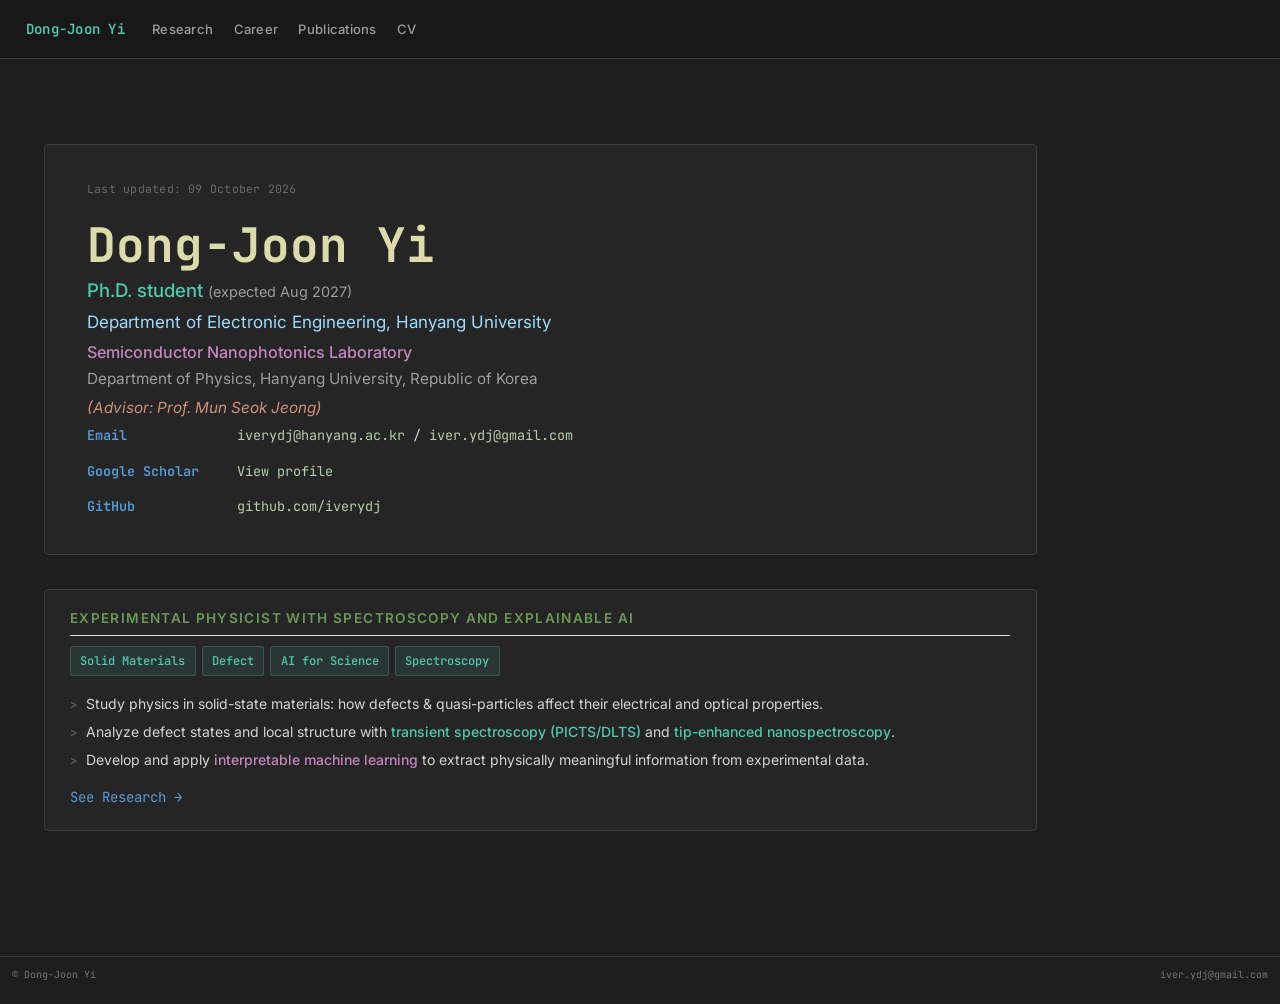
==== commit e952155a: "Merge main (Home block, compact In Preparation, no heading anchors) into redesign" ====
--- a/docs/index.html
+++ b/docs/index.html
@@ -27,7 +27,6 @@
 
 
 <script src="site_libs/quarto-nav/quarto-nav.js"></script>
-<script src="site_libs/quarto-nav/headroom.min.js"></script>
 <script src="site_libs/clipboard/clipboard.min.js"></script>
 <script src="site_libs/quarto-search/autocomplete.umd.js"></script>
 <script src="site_libs/quarto-search/fuse.min.js"></script>
@@ -38,10 +37,10 @@
 <script src="site_libs/quarto-html/popper.min.js"></script>
 <script src="site_libs/quarto-html/tippy.umd.min.js"></script>
 <link href="site_libs/quarto-html/tippy.css" rel="stylesheet">
-<link href="site_libs/quarto-html/quarto-syntax-highlighting-dark-d0ae9245876894da5ac7e18953ecc5cc.css" rel="stylesheet" id="quarto-text-highlighting-styles">
+<link href="site_libs/quarto-html/quarto-syntax-highlighting-7f8f88aac4f3542376d5c11b86a4c14d.css" rel="stylesheet" id="quarto-text-highlighting-styles">
 <script src="site_libs/bootstrap/bootstrap.min.js"></script>
 <link href="site_libs/bootstrap/bootstrap-icons.css" rel="stylesheet">
-<link href="site_libs/bootstrap/bootstrap-3392bf5957374e597e0b1b24e7ed275d.min.css" rel="stylesheet" append-hash="true" id="quarto-bootstrap" data-mode="dark">
+<link href="site_libs/bootstrap/bootstrap-ecd2cbe407a050d0358ece7e96cb0f66.min.css" rel="stylesheet" append-hash="true" id="quarto-bootstrap" data-mode="light">
 <script id="quarto-search-options" type="application/json">{
   "location": "navbar",
   "copy-button": false,
@@ -69,6 +68,23 @@
     "search-label": "Search"
   }
 }</script>
+<noscript>
+<style>
+@media (max-width: 991.98px) {
+  #quarto-header .navbar > .navbar-container { flex-wrap: nowrap; }
+  #quarto-header .navbar-toggler, #quarto-header #quarto-search { display: none; }
+  #quarto-header #navbarCollapse { display: flex; flex: 1 1 auto; padding: 0; border: 0; }
+  #quarto-header .navbar-nav { flex-direction: row; gap: 0.5rem; margin-left: auto; overflow: visible; }
+}
+@media (max-width: 680px) {
+  #quarto-header .navbar > .navbar-container { padding-inline: 0.65rem; }
+  #quarto-header .navbar-brand { margin-right: 0.65rem; }
+  #quarto-header .navbar-brand, #quarto-header .navbar-title { font-size: 0.95rem; }
+  #quarto-header .navbar-nav { gap: 0.35rem; }
+  #quarto-header .navbar-nav .nav-link { font-size: 0.75rem; padding-inline: 0 !important; }
+}
+</style>
+</noscript>
 
 
 <link rel="stylesheet" href="styles.css">
@@ -120,24 +136,24 @@
 <!-- margin-sidebar -->
     
 <!-- main -->
-<main class="content" id="quarto-document-content"><header id="title-block-header" class="quarto-title-block"></header>
+<main class="content" id="quarto-document-content">
 
 
 
 
 <div class="hero">
 <p class="last-update">Last updated: 09 October 2026</p>
-<p class="hero-name">Dong-Joon Yi</p>
+<header class="hero-identity quarto-title-block">
+<h1 class="hero-name">Dong-Joon Yi</h1>
 <p class="hero-position">Ph.D. student <span class="hero-expected">(expected Aug 2027)</span></p>
 <p class="hero-dept">Department of Electronic Engineering, Hanyang University</p>
-
-<div class="hero-divider"></div>
-
+</header>
+
+<div class="hero-affiliation">
 <p class="hero-lab">Semiconductor Nanophotonics Laboratory</p>
 <p class="hero-lab-dept">Department of Physics, Hanyang University, Republic of Korea</p>
 <p class="hero-advisor">(Advisor: Prof. Mun Seok Jeong)</p>
-
-<div class="hero-divider"></div>
+</div>
 
 <dl class="hero-contact">
   <div class="contact-row">
--- a/docs/site_libs/quarto-html/quarto-syntax-highlighting-7f8f88aac4f3542376d5c11b86a4c14d.css
+++ b/docs/site_libs/quarto-html/quarto-syntax-highlighting-7f8f88aac4f3542376d5c11b86a4c14d.css
@@ -0,0 +1,236 @@
+/* quarto syntax highlight colors */
+:root {
+  --quarto-hl-ot-color: #003B4F;
+  --quarto-hl-at-color: #657422;
+  --quarto-hl-ss-color: #20794D;
+  --quarto-hl-an-color: #5E5E5E;
+  --quarto-hl-fu-color: #4758AB;
+  --quarto-hl-st-color: #20794D;
+  --quarto-hl-cf-color: #003B4F;
+  --quarto-hl-op-color: #5E5E5E;
+  --quarto-hl-er-color: #AD0000;
+  --quarto-hl-bn-color: #AD0000;
+  --quarto-hl-al-color: #AD0000;
+  --quarto-hl-va-color: #111111;
+  --quarto-hl-bu-color: inherit;
+  --quarto-hl-ex-color: inherit;
+  --quarto-hl-pp-color: #AD0000;
+  --quarto-hl-in-color: #5E5E5E;
+  --quarto-hl-vs-color: #20794D;
+  --quarto-hl-wa-color: #5E5E5E;
+  --quarto-hl-do-color: #5E5E5E;
+  --quarto-hl-im-color: #00769E;
+  --quarto-hl-ch-color: #20794D;
+  --quarto-hl-dt-color: #AD0000;
+  --quarto-hl-fl-color: #AD0000;
+  --quarto-hl-co-color: #5E5E5E;
+  --quarto-hl-cv-color: #5E5E5E;
+  --quarto-hl-cn-color: #8f5902;
+  --quarto-hl-sc-color: #5E5E5E;
+  --quarto-hl-dv-color: #AD0000;
+  --quarto-hl-kw-color: #003B4F;
+}
+
+/* other quarto variables */
+:root {
+  --quarto-font-monospace: SFMono-Regular, Menlo, Monaco, Consolas, "Liberation Mono", "Courier New", monospace;
+}
+
+/* syntax highlight based on Pandoc's rules */
+pre > code.sourceCode > span {
+  color: #003B4F;
+}
+
+code.sourceCode > span {
+  color: #003B4F;
+}
+
+div.sourceCode,
+div.sourceCode pre.sourceCode {
+  color: #003B4F;
+}
+
+/* Normal */
+code span {
+  color: #003B4F;
+}
+
+/* Alert */
+code span.al {
+  color: #AD0000;
+  font-style: inherit;
+}
+
+/* Annotation */
+code span.an {
+  color: #5E5E5E;
+  font-style: inherit;
+}
+
+/* Attribute */
+code span.at {
+  color: #657422;
+  font-style: inherit;
+}
+
+/* BaseN */
+code span.bn {
+  color: #AD0000;
+  font-style: inherit;
+}
+
+/* BuiltIn */
+code span.bu {
+  font-style: inherit;
+}
+
+/* ControlFlow */
+code span.cf {
+  color: #003B4F;
+  font-weight: bold;
+  font-style: inherit;
+}
+
+/* Char */
+code span.ch {
+  color: #20794D;
+  font-style: inherit;
+}
+
+/* Constant */
+code span.cn {
+  color: #8f5902;
+  font-style: inherit;
+}
+
+/* Comment */
+code span.co {
+  color: #5E5E5E;
+  font-style: inherit;
+}
+
+/* CommentVar */
+code span.cv {
+  color: #5E5E5E;
+  font-style: italic;
+}
+
+/* Documentation */
+code span.do {
+  color: #5E5E5E;
+  font-style: italic;
+}
+
+/* DataType */
+code span.dt {
+  color: #AD0000;
+  font-style: inherit;
+}
+
+/* DecVal */
+code span.dv {
+  color: #AD0000;
+  font-style: inherit;
+}
+
+/* Error */
+code span.er {
+  color: #AD0000;
+  font-style: inherit;
+}
+
+/* Extension */
+code span.ex {
+  font-style: inherit;
+}
+
+/* Float */
+code span.fl {
+  color: #AD0000;
+  font-style: inherit;
+}
+
+/* Function */
+code span.fu {
+  color: #4758AB;
+  font-style: inherit;
+}
+
+/* Import */
+code span.im {
+  color: #00769E;
+  font-style: inherit;
+}
+
+/* Information */
+code span.in {
+  color: #5E5E5E;
+  font-style: inherit;
+}
+
+/* Keyword */
+code span.kw {
+  color: #003B4F;
+  font-weight: bold;
+  font-style: inherit;
+}
+
+/* Operator */
+code span.op {
+  color: #5E5E5E;
+  font-style: inherit;
+}
+
+/* Other */
+code span.ot {
+  color: #003B4F;
+  font-style: inherit;
+}
+
+/* Preprocessor */
+code span.pp {
+  color: #AD0000;
+  font-style: inherit;
+}
+
+/* SpecialChar */
+code span.sc {
+  color: #5E5E5E;
+  font-style: inherit;
+}
+
+/* SpecialString */
+code span.ss {
+  color: #20794D;
+  font-style: inherit;
+}
+
+/* String */
+code span.st {
+  color: #20794D;
+  font-style: inherit;
+}
+
+/* Variable */
+code span.va {
+  color: #111111;
+  font-style: inherit;
+}
+
+/* VerbatimString */
+code span.vs {
+  color: #20794D;
+  font-style: inherit;
+}
+
+/* Warning */
+code span.wa {
+  color: #5E5E5E;
+  font-style: italic;
+}
+
+.prevent-inlining {
+  content: "</";
+}
+
+/*# sourceMappingURL=789ad8cd35626ba772517505b42a116e.css.map */
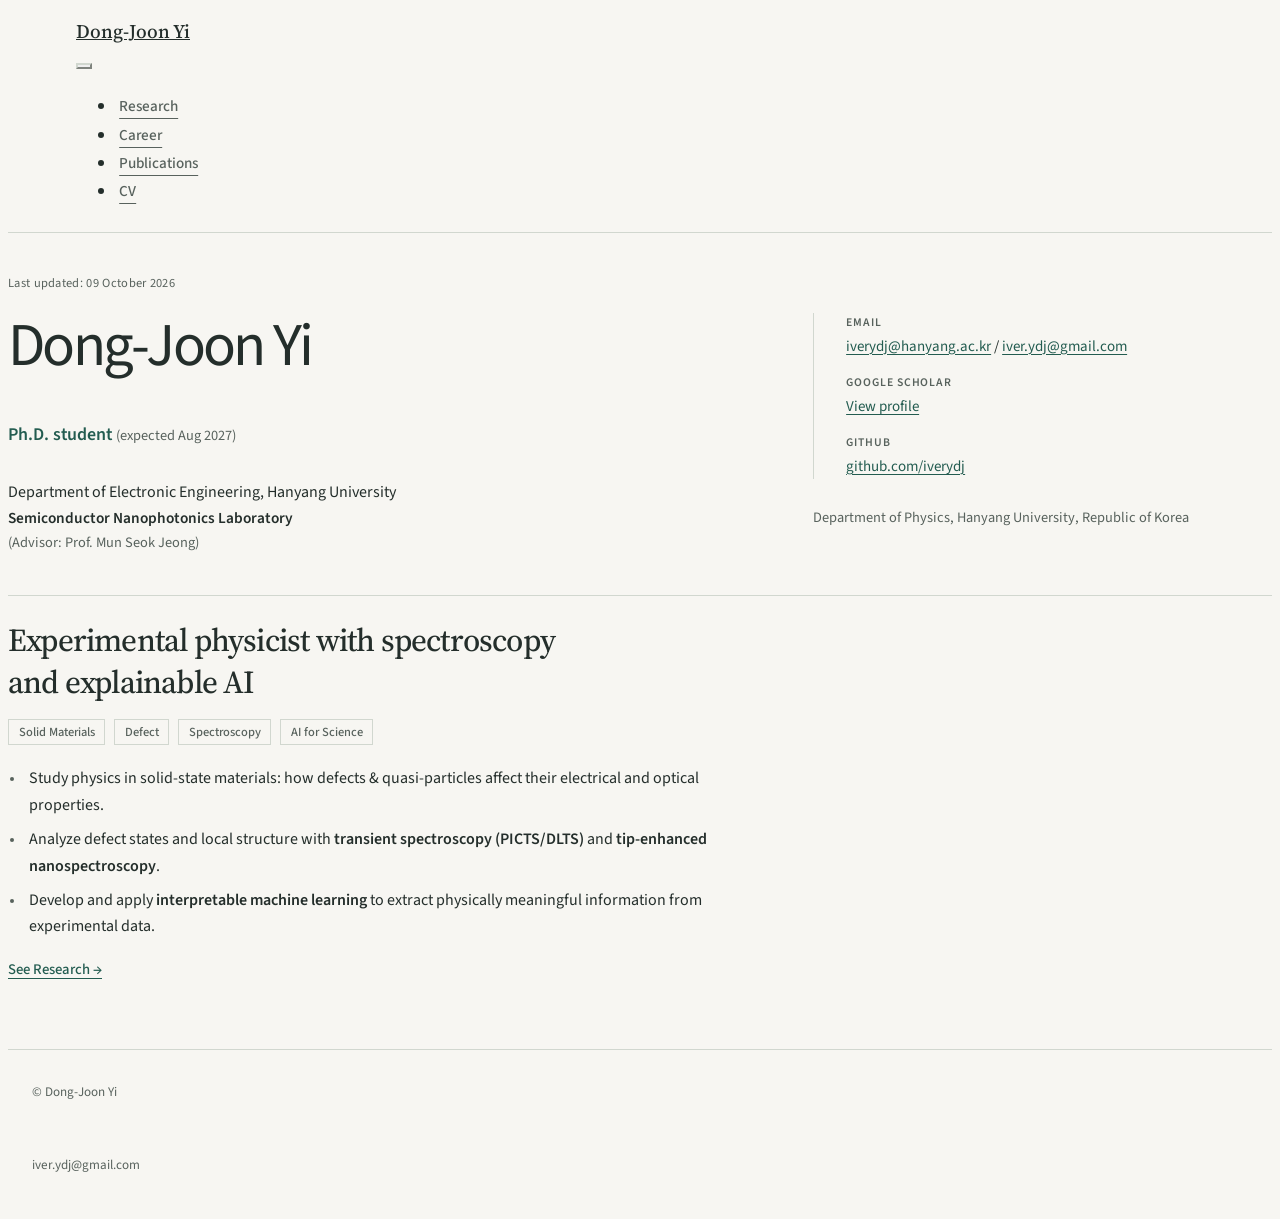
==== commit 14d0acf8: "Order themes defect, spectroscopy, AI; drop author-role labels from the CV too - Home keywords follo" ====
--- a/docs/index.html
+++ b/docs/index.html
@@ -27,6 +27,7 @@
 
 
 <script src="site_libs/quarto-nav/quarto-nav.js"></script>
+<script src="site_libs/quarto-nav/headroom.min.js"></script>
 <script src="site_libs/clipboard/clipboard.min.js"></script>
 <script src="site_libs/quarto-search/autocomplete.umd.js"></script>
 <script src="site_libs/quarto-search/fuse.min.js"></script>
@@ -37,10 +38,10 @@
 <script src="site_libs/quarto-html/popper.min.js"></script>
 <script src="site_libs/quarto-html/tippy.umd.min.js"></script>
 <link href="site_libs/quarto-html/tippy.css" rel="stylesheet">
-<link href="site_libs/quarto-html/quarto-syntax-highlighting-7f8f88aac4f3542376d5c11b86a4c14d.css" rel="stylesheet" id="quarto-text-highlighting-styles">
+<link href="site_libs/quarto-html/quarto-syntax-highlighting-dark-d0ae9245876894da5ac7e18953ecc5cc.css" rel="stylesheet" id="quarto-text-highlighting-styles">
 <script src="site_libs/bootstrap/bootstrap.min.js"></script>
 <link href="site_libs/bootstrap/bootstrap-icons.css" rel="stylesheet">
-<link href="site_libs/bootstrap/bootstrap-ecd2cbe407a050d0358ece7e96cb0f66.min.css" rel="stylesheet" append-hash="true" id="quarto-bootstrap" data-mode="light">
+<link href="site_libs/bootstrap/bootstrap-3392bf5957374e597e0b1b24e7ed275d.min.css" rel="stylesheet" append-hash="true" id="quarto-bootstrap" data-mode="dark">
 <script id="quarto-search-options" type="application/json">{
   "location": "navbar",
   "copy-button": false,
@@ -68,23 +69,6 @@
     "search-label": "Search"
   }
 }</script>
-<noscript>
-<style>
-@media (max-width: 991.98px) {
-  #quarto-header .navbar > .navbar-container { flex-wrap: nowrap; }
-  #quarto-header .navbar-toggler, #quarto-header #quarto-search { display: none; }
-  #quarto-header #navbarCollapse { display: flex; flex: 1 1 auto; padding: 0; border: 0; }
-  #quarto-header .navbar-nav { flex-direction: row; gap: 0.5rem; margin-left: auto; overflow: visible; }
-}
-@media (max-width: 680px) {
-  #quarto-header .navbar > .navbar-container { padding-inline: 0.65rem; }
-  #quarto-header .navbar-brand { margin-right: 0.65rem; }
-  #quarto-header .navbar-brand, #quarto-header .navbar-title { font-size: 0.95rem; }
-  #quarto-header .navbar-nav { gap: 0.35rem; }
-  #quarto-header .navbar-nav .nav-link { font-size: 0.75rem; padding-inline: 0 !important; }
-}
-</style>
-</noscript>
 
 
 <link rel="stylesheet" href="styles.css">
@@ -136,24 +120,24 @@
 <!-- margin-sidebar -->
     
 <!-- main -->
-<main class="content" id="quarto-document-content">
+<main class="content" id="quarto-document-content"><header id="title-block-header" class="quarto-title-block"></header>
 
 
 
 
 <div class="hero">
 <p class="last-update">Last updated: 09 October 2026</p>
-<header class="hero-identity quarto-title-block">
-<h1 class="hero-name">Dong-Joon Yi</h1>
+<p class="hero-name">Dong-Joon Yi</p>
 <p class="hero-position">Ph.D. student <span class="hero-expected">(expected Aug 2027)</span></p>
 <p class="hero-dept">Department of Electronic Engineering, Hanyang University</p>
-</header>
-
-<div class="hero-affiliation">
+
+<div class="hero-divider"></div>
+
 <p class="hero-lab">Semiconductor Nanophotonics Laboratory</p>
 <p class="hero-lab-dept">Department of Physics, Hanyang University, Republic of Korea</p>
 <p class="hero-advisor">(Advisor: Prof. Mun Seok Jeong)</p>
-</div>
+
+<div class="hero-divider"></div>
 
 <dl class="hero-contact">
   <div class="contact-row">
@@ -175,8 +159,8 @@
 <div class="research-keywords">
   <span>Solid Materials</span>
   <span>Defect</span>
+  <span>Spectroscopy</span>
   <span>AI for Science</span>
-  <span>Spectroscopy</span>
 </div>
 <ul class="home-statements">
   <li>Study physics in solid-state materials: how defects &amp; quasi-particles affect their electrical and optical properties.</li>
--- a/docs/styles.css
+++ b/docs/styles.css
@@ -1,551 +1,303 @@
-@import url("https://fonts.googleapis.com/css2?family=JetBrains+Mono:wght@400;500;600&family=Inter:wght@400;500;600;700&display=swap");
+@import url("https://fonts.googleapis.com/css2?family=Source+Sans+3:ital,wght@0,400;0,500;0,600;0,700;1,400&family=Source+Serif+4:ital,wght@0,400;0,500;0,600;1,400&display=swap");
 
 :root {
   --max-w: 1080px;
-
-  /* VS Code Dark+ palette */
-  --bg: #1e1e1e;
-  --bg-surface: #252526;
-  --bg-hover: #2a2d2e;
-  --bg-active: #37373d;
-  --bg-input: #3c3c3c;
-
-  --border: #3c3c3c;
-  --border-light: #2d2d2d;
-
-  --text: #d4d4d4;
-  --text-2: #9d9d9d;
-  --text-3: #6a6a6a;
-
-  /* syntax colors as accents */
-  --blue: #569cd6;
-  --light-blue: #9cdcfe;
-  --green: #6a9955;
-  --light-green: #b5cea8;
-  --orange: #ce9178;
-  --yellow: #dcdcaa;
-  --purple: #c586c0;
-  --cyan: #4ec9b0;
-
-  --accent: var(--blue);
-  --accent-2: var(--cyan);
-
-  --font-mono: "JetBrains Mono", "Cascadia Code", "Fira Code", monospace;
-  --font-sans: "Inter", system-ui, sans-serif;
-}
-
-/* ── Base ── */
+  --bg: #f7f6f2;
+  --paper: #ffffff;
+  --text: #242e2b;
+  --text-2: #58625d;
+  --accent: #235c50;
+  --accent-hover: #123f35;
+  --rule: #d1d7cf;
+  --font-sans: "Source Sans 3", "Segoe UI", sans-serif;
+  --font-serif: "Source Serif 4", Georgia, serif;
+}
+
+/* A quiet reading surface; type and rules carry the hierarchy. */
+html { scroll-padding-top: 7rem; }
 body {
-  font-family: var(--font-sans);
+  background: var(--bg);
   color: var(--text);
-  background: var(--bg);
-  font-size: 14.5px;
-  line-height: 1.75;
+  font: 400 17px/1.65 var(--font-sans);
   -webkit-font-smoothing: antialiased;
 }
-
-::selection {
-  background: rgba(86, 156, 214, 0.35);
-  color: #fff;
-}
-
-.quarto-container { max-width: var(--max-w); }
-main { padding-top: 0; }
-
-/* ── Typography ── */
-h1, h2, h3, h4 {
-  font-family: var(--font-sans);
-  color: var(--text);
-  font-weight: 600;
-}
-
-h1 { font-size: 1.6rem; color: var(--light-blue); }
-h2 {
-  font-size: 0.8rem;
-  text-transform: uppercase;
-  letter-spacing: 0.1em;
-  color: var(--green);
-  font-weight: 600;
-  margin-top: 2.5rem;
-  margin-bottom: 0.6rem;
-}
-h3 { font-size: 1rem; color: var(--yellow); margin-top: 1.2rem; }
-
+::selection { background: #d7e5db; color: #162c24; }
+#quarto-content { background: var(--bg); }
+#quarto-document-content { min-width: 0; padding-top: 2.5rem; padding-bottom: 1rem; }
+#title-block-header { margin: 0 0 2.2rem; }
+#title-block-header:empty { display: none; }
+h1, h2, h3, h4 { color: var(--text); font-family: var(--font-serif); font-weight: 500; }
+h1.title { font-size: clamp(2.5rem, 4vw, 3.2rem); line-height: 1.15; letter-spacing: -0.035em; }
+h2 { font-size: 1.65rem; line-height: 1.3; border: 0; padding: 0; }
+h3 { font-size: 1.25rem; line-height: 1.4; }
+strong, b { font-weight: 600; }
+p { margin-bottom: 1rem; }
 main a {
   color: var(--accent);
-  text-decoration: none;
-}
-
-main a:hover {
-  color: var(--light-blue);
   text-decoration: underline;
-}
-
-/* ── Scrollbar (webkit) ── */
-::-webkit-scrollbar { width: 10px; }
-::-webkit-scrollbar-track { background: var(--bg); }
-::-webkit-scrollbar-thumb { background: var(--bg-input); border-radius: 5px; }
-::-webkit-scrollbar-thumb:hover { background: var(--text-3); }
-
-/* ── Navbar ── */
+  text-decoration-thickness: 1px;
+  text-underline-offset: 0.18em;
+  overflow-wrap: anywhere;
+}
+main a:hover { color: var(--accent-hover); text-decoration-thickness: 2px; }
+a:focus-visible, button:focus-visible, input:focus-visible, [tabindex]:focus-visible {
+  outline: 2px solid var(--accent) !important;
+  outline-offset: 4px;
+  border-radius: 2px;
+  box-shadow: none !important;
+}
+
+/* A compact mobile menu; the header include supplies inline links without JS. */
+#quarto-header { position: sticky; top: 0; }
+body.nav-fixed { padding-top: 0 !important; }
 .navbar {
+  background: var(--bg) !important;
+  border-bottom: 1px solid var(--rule);
+  padding: 0.65rem 0;
   font-family: var(--font-sans);
-  background: #181818 !important;
-  border-bottom: 1px solid var(--border);
-  font-size: 13px;
-  letter-spacing: 0.02em;
-}
-
-.navbar-brand, .navbar-title {
-  font-family: var(--font-mono) !important;
-  font-weight: 600 !important;
-  font-size: 14px !important;
-  color: var(--cyan) !important;
-}
-
+}
+.navbar > .navbar-container { max-width: calc(var(--max-w) + 3rem); margin: 0 auto; padding-inline: 1.5rem; }
+.navbar-brand, .navbar-title { font: 500 1.2rem/1.4 var(--font-serif); color: var(--text) !important; }
+.navbar-brand { margin-right: 2.5rem; }
+.navbar-brand-container { margin-left: 0 !important; margin-right: auto !important; }
+.navbar .navbar-brand-container { order: 0; }
+.navbar-nav { gap: 0.7rem; }
 .navbar-nav .nav-link {
-  color: var(--text-2) !important;
+  color: var(--text-2);
+  font-size: 0.95rem;
   font-weight: 500;
-  transition: color 0.15s;
-}
-
-.navbar-nav .nav-link.active {
-  color: #fff !important;
-}
-
-.navbar-nav .nav-link:hover {
-  color: var(--text) !important;
-}
-
-.navbar-toggler { border-color: var(--border) !important; }
-
-/* ── Home: Last update ── */
-.last-update {
-  font-family: var(--font-mono);
-  font-size: 11.5px;
-  color: var(--text-3);
+  padding: 0.6rem 0.2rem !important;
+  text-underline-offset: 0.45em;
+}
+.navbar-nav .nav-link.active { color: var(--accent); text-decoration: underline; text-decoration-thickness: 2px; }
+.navbar-nav .nav-link:hover { color: var(--accent); }
+.navbar-nav .menu-text { position: relative; }
+.navbar-nav .nav-link:not(.active) .menu-text::after {
+  content: "";
+  position: absolute;
+  inset-inline: 0;
+  bottom: -0.35em;
+  height: 1px;
+  background: currentColor;
+  transform: scaleX(0);
+  transform-origin: left;
+}
+.navbar-nav .nav-link:is(:hover, :focus-visible) .menu-text::after { transform: scaleX(1); }
+#quarto-search { color: var(--text-2); }
+#quarto-search .aa-DetachedSearchButton { min-width: 44px; min-height: 44px; }
+.navbar-toggler { color: var(--text-2); border-color: var(--rule); }
+.navbar-toggler-icon { filter: brightness(0) saturate(100%); opacity: 0.65; }
+@media (min-width: 992px) {
+  .navbar .navbar-collapse { order: 1; }
+  .navbar #quarto-search { order: 2; }
+  .navbar-nav.me-auto { margin-left: auto; margin-right: 1.3rem !important; }
+}
+
+/* Home: identity and affiliation on the left, contact details on the right. */
+.hero {
+  display: grid;
+  grid-template-columns: minmax(0, 1.65fr) minmax(0, 1fr);
+  column-gap: 3rem;
+  margin: 0 0 2.5rem;
+}
+.last-update { grid-column: 1 / -1; font-size: 0.78rem; letter-spacing: 0.025em; color: var(--text-2); margin: 0 0 1.2rem; }
+.hero-identity { grid-column: 1; }
+.hero-name { font-size: clamp(2.7rem, 5vw, 3.8rem); line-height: 1.1; letter-spacing: -0.045em; margin: 0 0 0.85rem; }
+.hero-position { font-size: 1.12rem; font-weight: 600; color: var(--accent); margin: 0 0 0.2rem; }
+.hero-expected { font-size: 0.9rem; font-weight: 400; color: var(--text-2); }
+.hero-dept { font-size: 1rem; margin: 0; }
+.hero-affiliation { grid-column: 1; margin-top: 1.1rem; }
+.hero-lab { font-size: 0.96rem; font-weight: 600; margin: 0; }
+.hero-lab-dept, .hero-advisor { font-size: 0.9rem; color: var(--text-2); margin: 0; }
+.hero-contact { grid-column: 2; grid-row: 2 / 4; align-self: center; border-left: 1px solid var(--rule); padding-left: 2rem; margin: 0; font-size: 0.94rem; }
+.contact-row { margin-bottom: 0.85rem; }
+.contact-row:last-child { margin-bottom: 0; }
+.contact-label { font-size: 0.73rem; font-weight: 600; letter-spacing: 0.08em; text-transform: uppercase; color: var(--text-2); margin-bottom: 0.15rem; }
+.contact-row dd { margin: 0; overflow-wrap: anywhere; }
+.home-section { border-top: 1px solid var(--rule); padding-top: 1.5rem; }
+.home-section > .home-heading {
+  max-width: 36ch;
+  font: 500 clamp(1.5rem, 2.8vw, 2rem)/1.3 var(--font-serif);
+  letter-spacing: -0.025em;
   margin: 0 0 1rem;
-  letter-spacing: 0.02em;
-}
-
-/* ── Home: Hero (signature card) ── */
-.hero {
-  margin-top: 3rem;
-  margin-bottom: 0;
-  padding: 2rem 2.5rem;
-  border: 1px solid var(--border);
-  background: var(--bg-surface);
-  box-shadow: none;
-  border-radius: 4px;
-}
-
-.hero-name {
-  font-family: var(--font-mono);
-  font-size: clamp(2rem, 4.5vw, 2.8rem);
-  font-weight: 700;
-  color: var(--yellow);
-  margin: 0 0 0.15rem;
-  line-height: 1.2;
-}
-
-.hero-position {
-  font-size: 1.1rem;
+}
+.research-keywords { display: flex; flex-wrap: wrap; gap: 0.45rem 0.55rem; }
+.research-keywords > span {
+  padding: 0.15rem 0.6rem;
+  border: 1px solid var(--rule);
+  color: var(--text-2);
+  font-size: 0.78rem;
   font-weight: 500;
-  color: var(--cyan);
-  margin: 0.1rem 0 0;
-}
-.hero-expected { font-size: 0.85rem; font-weight: 400; color: var(--text-2); }
-
-.hero-dept {
-  font-size: 1rem;
-  color: var(--light-blue);
-  margin: 0;
-}
-
-.hero-divider {
-  height: 1px;
-  background: var(--border);
-  margin: 1rem 0;
-}
-
-.hero-lab {
-  font-size: 0.95rem;
-  color: var(--purple);
-  margin: 0;
-  font-weight: 500;
-}
-
-.hero-lab-dept {
-  font-size: 0.9rem;
-  color: var(--text-2);
-  margin: 0;
-}
-
-.hero-advisor {
-  font-size: 0.9rem;
-  color: var(--orange);
-  margin: 0.15rem 0 0;
-  font-style: italic;
-}
-
-.hero-contact {
-  font-family: var(--font-mono);
-  font-size: 13.5px;
-  color: var(--text);
-  margin: 0;
-  line-height: 2;
-}
-
-.hero-contact a {
-  color: var(--light-green);
-}
-
-.hero-contact a:hover {
-  color: #fff;
-  text-decoration: underline;
-}
-
-.contact-label {
-  color: var(--blue);
-  font-weight: 600;
-}
-
-.contact-row {
+  line-height: 1.5;
+}
+.home-statements, .research-intro { max-width: 88ch; margin: 1.3rem 0 1rem; padding-left: 1.05rem; font-size: 1rem; line-height: 1.65; }
+.home-statements > li, .research-intro > li { padding-left: 0.25rem; margin-bottom: 0.5rem; }
+.home-statements > li:last-child, .research-intro > li:last-child { margin-bottom: 0; }
+.home-statements > li::marker, .research-intro > li::marker { color: var(--text-2); font-size: 0.75em; }
+.home-statements .rs-tech, .home-statements .rs-method { color: inherit; font-weight: 600; }
+.home-more { margin: 0; font-size: 0.92rem; font-weight: 500; }
+.home-more a { display: inline-block; padding-block: 0.15rem; text-underline-offset: 0.24em; }
+
+/* Research: questions and subject headings beside the supporting work. */
+.research-content > .research-intro { margin-top: 0; margin-bottom: 2.5rem; }
+.research-theme {
   display: grid;
-  grid-template-columns: 8rem minmax(0, 1fr);
-  gap: 0 0.8rem;
-  margin-bottom: 0.5rem;
-}
-.contact-row:last-child { margin-bottom: 0; }
-.contact-row dd { margin: 0; overflow-wrap: anywhere; }
-
-/* legacy - unused */
-.hero-tagline { display: none; }
-.hero-meta { display: none; }
-
-/* ── Home: Sections ── */
-.home-section {
+  grid-template-columns: minmax(0, 0.9fr) minmax(0, 1.7fr);
+  grid-template-rows: min-content 1fr;
+  column-gap: 3.5rem;
+  border-top: 1px solid var(--rule);
+  padding-top: 1.6rem;
   margin-top: 2rem;
-  padding: 1.2rem 1.5rem;
-  border: 1px solid var(--border);
-  background: var(--bg-surface);
-  border-radius: 4px;
-}
-
-.home-section h2 { margin-top: 0; }
-
-.home-section ul {
-  list-style: none;
-  padding: 0;
-  margin: 0;
-}
-
-.home-section li {
-  margin-bottom: 0.25rem;
-  font-size: 14px;
-}
-
-.home-section li::before {
-  content: ">";
-  font-family: var(--font-mono);
-  color: var(--text-3);
-  margin-right: 0.5rem;
-  font-size: 12px;
-}
-
-.research-keywords {
+}
+.research-theme > h2 { grid-column: 1; font-size: 1.5rem; margin: 0 0 0.75rem; }
+.rs-question { grid-column: 1; color: var(--text-2); font-size: 0.95rem; line-height: 1.55; font-style: italic; margin: 0; }
+.research-theme > ul { grid-column: 2; grid-row: 1 / 3; margin: 0; padding: 0; list-style: none; }
+.research-theme li { margin-bottom: 1.2rem; line-height: 1.6; }
+.research-theme li:last-child { margin-bottom: 0; }
+.research-content .rs-tech, .research-content .rs-method { font-weight: 600; }
+.rs-meta {
   display: flex;
   flex-wrap: wrap;
-  gap: 0.35rem;
-  margin-top: 0.4rem;
-}
-
-.home-section .research-keywords { margin: 0.3rem 0 0.9rem; }
-.home-statements li { line-height: 1.7; }
-.home-more { margin: 0.8rem 0 0; font-size: 14px; }
-.home-more a { font-family: var(--font-mono); }
-
-.research-keywords span {
-  display: inline-block;
-  padding: 0.2rem 0.55rem;
-  font-family: var(--font-mono);
-  font-size: 12px;
-  font-weight: 500;
-  color: var(--cyan);
-  background: rgba(78, 201, 176, 0.1);
-  border: 1px solid rgba(78, 201, 176, 0.25);
-  border-radius: 3px;
-}
-
-/* ── Section blocks (career, research, publications) ── */
-.section-block {
-  margin-top: 1.5rem;
-  padding: 1.2rem 1.5rem;
-  background: var(--bg-surface);
-  border: 1px solid var(--border);
-  border-radius: 4px;
-  box-shadow: none;
-}
-
-.section-block:first-of-type { margin-top: 0.5rem; }
-.section-block > *:first-child { margin-top: 0; }
-.section-title { margin-bottom: 0.6rem; }
-
-.section-block ul {
-  padding-left: 0;
-  list-style: none;
-}
-
-.section-block li {
-  margin-bottom: 0.5rem;
-  font-size: 14px;
-  line-height: 1.7;
-  padding-left: 1rem;
-  position: relative;
-}
-
-.section-block li::before {
-  content: "–";
-  position: absolute;
-  left: 0;
-  color: var(--text-3);
-}
-
-/* ── Research page colors ── */
-.research-content .rs-tech, .home-statements .rs-tech { color: var(--cyan); font-weight: 500; }
-.research-content .rs-mat, .home-statements .rs-mat { color: var(--orange); }
-.research-content .rs-method, .home-statements .rs-method { color: var(--purple); font-weight: 500; }
-
-.research-content .rs-question { color: var(--text-2); font-style: italic; font-size: 14px; margin: 0 0 0.5rem; }
+  align-items: baseline;
+  gap: 0.1rem 0.65rem;
+  margin-top: 0.5rem;
+  font-size: 0.84rem;
+  color: var(--text-2);
+  line-height: 1.65;
+}
 .rs-status {
-  display: inline-block;
-  margin-left: 0.35rem;
-  padding: 0 0.4rem;
-  font-family: var(--font-mono);
-  font-size: 11px;
-  line-height: 1.6;
-  color: var(--text-2);
-  border: 1px solid var(--border);
-  border-radius: 3px;
+  flex-shrink: 0;
   white-space: nowrap;
-}
-.rs-status-published { color: var(--light-green); border-color: rgba(181, 206, 168, 0.35); }
-.rs-status-in-preparation { color: var(--yellow); border-color: rgba(220, 220, 170, 0.35); }
-.rs-status-ongoing { color: var(--light-blue); border-color: rgba(156, 220, 254, 0.35); }
-.rs-refs { margin-left: 0.3rem; font-size: 12px; color: var(--text-2); }
-.rs-refs a { color: var(--light-green); }
-
-/* ── Figures ── */
-.figure-frame {
-  margin: 1.2rem 0;
-  padding: 0;
-  background: var(--bg-surface);
-  border: 1px solid var(--border);
-  border-radius: 4px;
-  overflow: hidden;
-}
-
-.figure-frame img {
-  width: 100%;
-  height: auto;
-  display: block;
-}
-
-.caption {
-  margin: 0;
-  padding: 0.5rem 0.75rem;
-  font-size: 0.8rem;
-  font-family: var(--font-mono);
-  color: var(--green);
-  background: var(--bg);
-  border-top: 1px solid var(--border);
-}
-
-/* ── Publications ── */
-.pub-list p:first-child {
-  font-family: var(--font-mono);
-  font-size: 12px;
-  color: var(--green);
-  margin-bottom: 1rem;
-}
-
-/* ── Publication structured colors ── */
-
-/* note line */
-.pub-note {
-  font-family: var(--font-mono);
-  font-size: 12px;
-  color: var(--green);
-  margin-bottom: 0.5rem;
-}
-
-/* Unnumbered publication list (order is set by scripts/build_cv.py). */
-.pub-styled {
-  list-style: none;
-  margin: 0;
-  padding: 0;
-}
-
-.pub-styled li {
-  position: relative;
-  padding: 0.7rem 0;
-  border-bottom: 1px solid var(--border-light);
-  font-size: 13.5px;
-  line-height: 1.8;
-  margin-bottom: 0;
-}
-
-.pub-styled li:last-child { border-bottom: none; }
-
-.pub-styled li::before { content: none; }
-
-/* authors: default text */
-.pub-authors { color: var(--text); }
-
-/* my name highlight */
+  font-size: 0.78rem;
+  letter-spacing: 0.06em;
+  text-transform: uppercase;
+}
+.rs-status-published { color: var(--text); font-weight: 600; }
+.rs-status-in-preparation { color: var(--text-2); font-weight: 500; }
+.rs-status-ongoing { color: var(--text-2); font-weight: 400; }
+.rs-refs { min-width: 0; }
+
+/* Career: stable section labels and a clear rhythm between entries. */
+.career-edu, .career-fellowship, .career-skills {
+  display: grid;
+  grid-template-columns: 13rem minmax(0, 1fr);
+  column-gap: 3rem;
+  border-top: 1px solid var(--rule);
+  padding-top: 1.6rem;
+  margin-top: 2rem;
+}
+.career-edu > h2, .career-fellowship > h2, .career-skills > h2 { grid-column: 1; grid-row: 1 / 20; font-size: 1.45rem; margin: 0; }
+.career-edu > p, .career-fellowship > p, .career-skills > table { grid-column: 2; }
+.edu-entry { margin: 0 0 1.4rem; padding-bottom: 1.4rem; border-bottom: 1px solid var(--rule); }
+.edu-entry:last-child { margin-bottom: 0; padding-bottom: 0; border-bottom: 0; }
+.edu-degree { color: var(--accent); font-weight: 700; }
+.edu-school { font-weight: 600; }
+.edu-detail, .edu-advisor, .edu-thesis { font-size: 0.94rem; color: var(--text-2); }
+.edu-lab { font-size: 0.96rem; }
+.edu-thesis { font-style: italic; }
+.career-fellowship > p { margin: 0; }
+.career-fellowship strong { display: inline-block; font-weight: 600; line-height: 1.5; margin-bottom: 0.5rem; }
+.skills-tbl { --bs-table-bg: transparent; width: 100%; table-layout: fixed; border-collapse: collapse; margin: 0; font-size: 0.95rem; }
+.skills-tbl th, .skills-tbl td { padding: 0.7rem 0; border-bottom: 1px solid var(--rule); vertical-align: top; }
+.skills-tbl th { width: 30%; text-align: left; font-weight: 600; padding-right: 1.2rem; color: var(--accent); }
+.skills-tbl td { color: var(--text-2); }
+.skills-tbl tr:first-child > * { padding-top: 0; }
+.skills-tbl tr:last-child > * { border-bottom: 0; padding-bottom: 0; }
+
+/* Publications retain the approved order, with the title as the visual anchor. */
+.pub-note { margin: -0.5rem 0 1.5rem; font-size: 0.85rem; color: var(--text-2); }
+.pub-styled { list-style: none; padding: 0; margin: 0; border-top: 1px solid var(--rule); }
+.pub-styled > li { padding: 1.5rem 0; border-bottom: 1px solid var(--rule); font-size: 0.94rem; line-height: 1.6; }
+.pub-authors { display: block; max-width: 100ch; margin-bottom: 0.4rem; font-size: 0.89rem; color: var(--text-2); }
 .pub-authors u { text-decoration: none; }
-.pub-authors u b { color: var(--purple); font-weight: 700; }
-
-/* title in quotes: cyan */
-.pub-title { color: var(--cyan); }
-
-.pub-styled > li > .pub-authors,
-.pub-styled > li > .pub-title { display: block; margin-bottom: 0.25rem; }
-
-/* journal name: orange */
-.pub-journal { color: var(--orange); font-style: italic; }
-
-/* year: purple */
-.pub-year { color: var(--yellow); font-weight: 500; }
-
-/* DOI: green link */
-.pub-doi a { color: var(--light-green); font-family: var(--font-mono); font-size: 12px; }
-.pub-doi a:hover { color: #fff; }
-
-/* PDF link */
-.pub-pdf a { color: var(--orange); font-family: var(--font-mono); font-size: 12px; font-weight: 600; }
-.pub-pdf a:hover { color: #fff; }
-
-/* manuscripts in preparation: one compact line each */
-.pub-list ul.pub-compact { margin: 0.2rem 0 0.4rem; }
-.pub-list ul.pub-compact li { padding-left: 0; margin-bottom: 0.2rem; font-size: 12.5px; line-height: 1.6; color: var(--text-2); }
-.pub-list ul.pub-compact li::before { content: none; }
-
-/* patent header */
-.pub-patent-header {
-  color: var(--light-blue);
-  font-style: italic;
-  font-weight: 600;
-  margin-top: 1.5rem;
-  margin-bottom: 0.3rem;
-}
-
-/* legacy pub-list overrides */
-.pub-list em { font-style: italic; color: var(--orange); }
-.pub-list u { text-decoration: none; }
-.pub-list u strong { color: var(--yellow); }
-
-/* ── Footer ── */
-footer {
-  font-family: var(--font-mono);
-  font-size: 12px;
-  color: var(--text-3);
-  border-top: 1px solid var(--border);
-  margin-top: 3rem;
-}
-
-.nav-footer { background: var(--bg) !important; }
-
-/* ── Info grid (disabled) ── */
-.info-grid { display: none; }
-.info-card { display: none; }
-
-/* ── Override quarto theme for dark ── */
-.page-layout-article { background: var(--bg); }
-#quarto-content { background: var(--bg); }
-.sidebar, .toc { background: var(--bg-surface); }
-
-#TOC a { color: var(--text-2); }
-#TOC a:hover { color: var(--text); }
-#TOC a.active { color: var(--accent); border-left-color: var(--accent); }
-
-/* quarto search */
-.aa-DetachedOverlay .aa-DetachedContainer { background: var(--bg-surface); }
-
-/* strong / bold in body */
-strong { color: var(--text); font-weight: 600; }
-
-/* ── Tables ── */
-table {
-  width: 100%;
-  border-collapse: collapse;
-  font-size: 13.5px;
-  margin: 0.5rem 0;
-}
-
-thead {
-  border-bottom: 2px solid var(--border);
-}
-
-thead th {
-  font-family: var(--font-mono);
-  font-size: 11.5px;
-  font-weight: 600;
-  text-transform: uppercase;
-  letter-spacing: 0.06em;
-  color: var(--text-3);
-  padding: 0.5rem 0.75rem;
-  text-align: left;
-}
-
-tbody td {
-  padding: 0.5rem 0.75rem;
-  border-bottom: 1px solid var(--border-light);
-  color: var(--text);
-  vertical-align: top;
-}
-
-tbody tr:last-child td { border-bottom: none; }
-
-tbody tr:hover { background: var(--bg-hover); }
-
-/* Career page line-break paragraphs */
-.section-block p {
-  margin-bottom: 1.2rem;
-  font-size: 14px;
-  line-height: 1.8;
-}
-
-/* ── Career: Education colors ── */
-.edu-entry { margin-bottom: 1.4rem; }
-.edu-entry:last-child { margin-bottom: 0; }
-
-.edu-degree { color: var(--yellow); font-weight: 600; }
-.edu-school { color: var(--cyan); font-weight: 500; }
-.edu-detail { color: var(--text-2); }
-.edu-lab { color: var(--purple); font-style: italic; }
-.edu-advisor { color: var(--orange); }
-.edu-thesis { color: var(--text-2); font-style: italic; font-size: 13px; }
-
-/* ── Skills table ── */
-.skills-tbl { width: 100%; border-collapse: collapse; table-layout: fixed; }
-.skills-tbl td { padding: 0.5rem 0.75rem; border-bottom: 1px solid var(--border-light); font-size: 13.5px; vertical-align: top; }
-.skills-tbl tr:last-child td { border-bottom: none; }
-.skills-tbl tr:hover { background: var(--bg-hover); }
-
-/* ── Responsive ── */
+.pub-authors u b { color: var(--accent); font-weight: 700; text-decoration: underline; text-decoration-thickness: 1px; text-underline-offset: 0.16em; }
+.pub-title { display: block; max-width: 85ch; font-size: 1.14rem; font-weight: 600; line-height: 1.4; margin-bottom: 0.45rem; }
+.pub-journal { font-style: italic; }
+.pub-year { font-weight: 600; }
+.pub-doi { font-size: 0.82rem; margin-left: 0.6rem; }
+.pub-pdf { font-size: 0.83rem; font-weight: 600; margin-left: 0.6rem; }
+.pub-pdf a { display: inline-block; padding-block: 0.1rem; }
+.pub-patent-header { margin: 2.4rem 0 0.9rem; font-size: 1.4rem; letter-spacing: -0.01em; }
+.pub-compact { list-style: none; padding: 0; margin: 0; color: var(--text-2); font-size: 0.9rem; line-height: 1.55; }
+.pub-compact > li { margin-bottom: 0.45rem; }
+.pub-compact > li:last-child { margin-bottom: 0; }
+.pub-compact .pub-authors { display: inline; max-width: none; margin: 0; font-size: inherit; }
+
+/* The footer is secondary, but still meets text contrast requirements. */
+.nav-footer { background: var(--bg); border-top: 1px solid var(--rule); margin-top: 3rem; color: var(--text-2); font-size: 0.82rem; padding: 1.2rem 1.5rem; }
+.nav-footer a { color: var(--accent); }
+.nav-footer .nav-footer-contents { color: var(--text-2); }
+
+@media (max-width: 991.98px) {
+  .navbar { padding-block: 0.35rem; }
+  .navbar > .navbar-container { flex-wrap: wrap; padding-inline: 1rem; min-height: 44px; }
+  .navbar-brand { margin-right: 0.75rem; }
+  .navbar .navbar-toggler { display: block; order: 3; flex: 0 0 44px; width: 44px; height: 44px; padding: 0.45rem; margin-left: 0.4rem; }
+  .navbar .navbar-collapse { order: 4; flex-basis: 100%; }
+  .navbar-collapse.show, .navbar-collapse.collapsing { padding-block: 0.5rem; border-top: 1px solid var(--rule); }
+  .navbar .navbar-nav { gap: 0.15rem; margin: 0; max-height: calc(100dvh - 80px); }
+  .navbar #quarto-search { order: 2; margin-left: auto; }
+  .navbar .nav-link { font-size: 0.94rem; padding-block: 0.5rem !important; }
+  .hero { column-gap: 2rem; }
+  .hero-contact { padding-left: 1.4rem; }
+  .research-theme { column-gap: 2rem; }
+  .career-edu, .career-fellowship, .career-skills { grid-template-columns: 10rem minmax(0, 1fr); column-gap: 2rem; }
+}
 @media (max-width: 680px) {
-  .hero { margin-top: 1.5rem; padding: 1rem 1.2rem; }
-  .hero-name { font-size: 1.6rem; }
-  .hero-contact { font-size: 12px; }
-  .contact-row { grid-template-columns: minmax(0, 1fr); }
-  .section-block, .home-section { padding: 1rem; }
-  .research-keywords span { font-size: 11px; }
-  .skills-tbl colgroup { display: none; }
-  .skills-tbl, .skills-tbl tbody, .skills-tbl tr, .skills-tbl td { display: block; }
-  .skills-tbl tr { border-bottom: 1px solid var(--border-light); }
-  .skills-tbl tr:last-child { border-bottom: none; }
-  .skills-tbl td { border-bottom: none; }
-  .skills-tbl td:first-child { padding-bottom: 0; }
-  .skills-tbl td:last-child { padding-top: 0.2rem; }
-}
+  #quarto-document-content { padding-top: 1.5rem; }
+  #title-block-header { margin-bottom: 1.5rem; }
+  .hero { grid-template-columns: minmax(0, 1fr); margin-bottom: 2rem; }
+  .hero-name { font-size: 2.8rem; }
+  .hero-contact { grid-column: 1; grid-row: auto; border: 0; border-top: 1px solid var(--rule); margin-top: 1.4rem; padding: 1rem 0 0; }
+  .contact-row { display: grid; grid-template-columns: 6.5rem minmax(0, 1fr); gap: 0.75rem; margin-bottom: 0.6rem; }
+  .contact-label { padding-top: 0.2rem; }
+  .research-theme { display: block; margin-top: 1.8rem; padding-top: 1.3rem; }
+  .rs-question { margin-bottom: 1.4rem; }
+  .career-edu, .career-fellowship, .career-skills { display: block; margin-top: 1.8rem; padding-top: 1.3rem; }
+  .career-edu > h2, .career-fellowship > h2, .career-skills > h2 { margin-bottom: 1.3rem; }
+  .skills-tbl, .skills-tbl tbody, .skills-tbl tr, .skills-tbl th, .skills-tbl td { display: block; width: 100%; }
+  .skills-tbl th { border: 0; padding: 0.8rem 0 0.25rem; }
+  .skills-tbl td { padding: 0 0 0.8rem; }
+  .pub-styled > li { padding: 1.3rem 0; }
+  .pub-doi { display: inline-block; margin: 0.35rem 0 0; }
+  .pub-title { font-size: 1.1rem; }
+  .nav-footer { margin-top: 2rem; }
+}
+
+/* Content starts readable; this one-time entrance never depends on JavaScript. */
+@keyframes content-enter {
+  from { opacity: 0.65; transform: translateY(8px); }
+  to { opacity: 1; transform: none; }
+}
+.research-theme:focus-within { border-top-color: var(--accent); }
+.pub-styled > li:focus-within { background-color: #235c5006; }
+@media (hover: hover) {
+  .research-theme:hover { border-top-color: var(--accent); }
+  .pub-styled > li:hover { background-color: #235c5006; }
+}
+@media screen and (prefers-reduced-motion: no-preference) {
+  #quarto-document-content > :is(header, .hero, .home-section, .section-block, .cv-toolbar, .cv-sheet) {
+    animation: content-enter 380ms cubic-bezier(0.2, 0.7, 0.2, 1) backwards;
+  }
+  #quarto-document-content > :nth-child(2) { animation-delay: 45ms; }
+  #quarto-document-content > :nth-child(3) { animation-delay: 90ms; }
+  #quarto-document-content > :nth-child(n + 4) { animation-delay: 120ms; }
+  a, button { transition: color 180ms ease, background-color 180ms ease, border-color 180ms ease, text-decoration-color 180ms ease; }
+  .navbar-nav .menu-text::after { transition: transform 220ms ease; }
+  .research-theme { transition: border-color 220ms ease; }
+  .pub-styled > li { transition: background-color 220ms ease; }
+}
+@media (prefers-reduced-motion: reduce) {
+  *, *::before, *::after {
+    animation: none !important;
+    transition: none !important;
+    scroll-behavior: auto !important;
+  }
+}
+@media print {
+  *, *::before, *::after {
+    animation: none !important;
+    transition: none !important;
+    scroll-behavior: auto !important;
+  }
+}
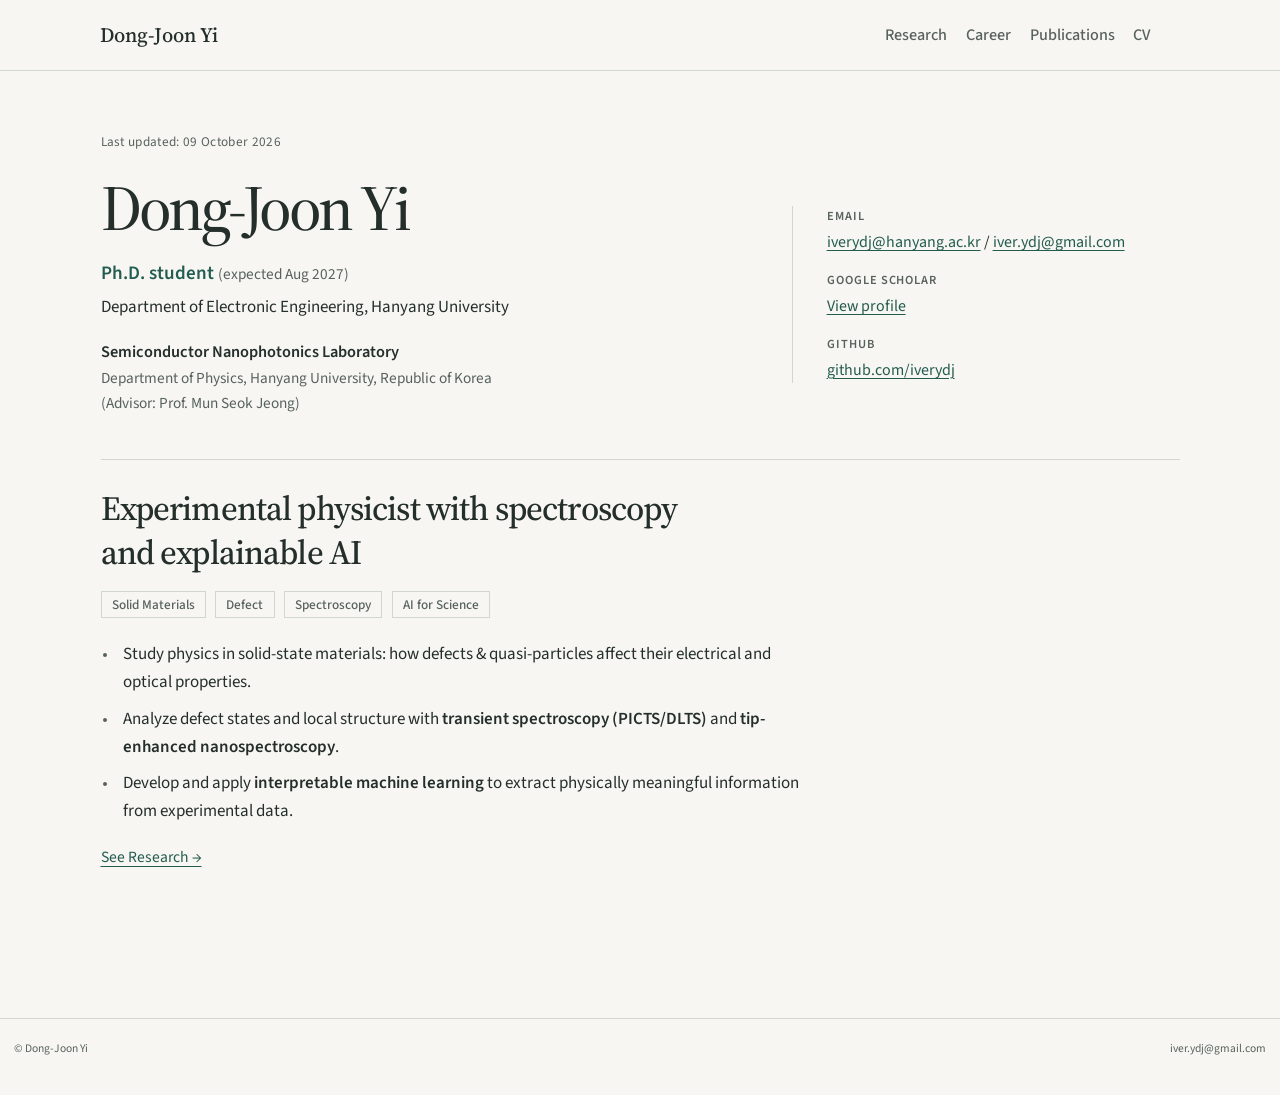
==== commit a2b19fee: "Merge main (theme order defect/spectroscopy/AI, no role labels) into redesign" ====
--- a/docs/index.html
+++ b/docs/index.html
@@ -27,7 +27,6 @@
 
 
 <script src="site_libs/quarto-nav/quarto-nav.js"></script>
-<script src="site_libs/quarto-nav/headroom.min.js"></script>
 <script src="site_libs/clipboard/clipboard.min.js"></script>
 <script src="site_libs/quarto-search/autocomplete.umd.js"></script>
 <script src="site_libs/quarto-search/fuse.min.js"></script>
@@ -38,10 +37,10 @@
 <script src="site_libs/quarto-html/popper.min.js"></script>
 <script src="site_libs/quarto-html/tippy.umd.min.js"></script>
 <link href="site_libs/quarto-html/tippy.css" rel="stylesheet">
-<link href="site_libs/quarto-html/quarto-syntax-highlighting-dark-d0ae9245876894da5ac7e18953ecc5cc.css" rel="stylesheet" id="quarto-text-highlighting-styles">
+<link href="site_libs/quarto-html/quarto-syntax-highlighting-7f8f88aac4f3542376d5c11b86a4c14d.css" rel="stylesheet" id="quarto-text-highlighting-styles">
 <script src="site_libs/bootstrap/bootstrap.min.js"></script>
 <link href="site_libs/bootstrap/bootstrap-icons.css" rel="stylesheet">
-<link href="site_libs/bootstrap/bootstrap-3392bf5957374e597e0b1b24e7ed275d.min.css" rel="stylesheet" append-hash="true" id="quarto-bootstrap" data-mode="dark">
+<link href="site_libs/bootstrap/bootstrap-ecd2cbe407a050d0358ece7e96cb0f66.min.css" rel="stylesheet" append-hash="true" id="quarto-bootstrap" data-mode="light">
 <script id="quarto-search-options" type="application/json">{
   "location": "navbar",
   "copy-button": false,
@@ -69,6 +68,23 @@
     "search-label": "Search"
   }
 }</script>
+<noscript>
+<style>
+@media (max-width: 991.98px) {
+  #quarto-header .navbar > .navbar-container { flex-wrap: nowrap; }
+  #quarto-header .navbar-toggler, #quarto-header #quarto-search { display: none; }
+  #quarto-header #navbarCollapse { display: flex; flex: 1 1 auto; padding: 0; border: 0; }
+  #quarto-header .navbar-nav { flex-direction: row; gap: 0.5rem; margin-left: auto; overflow: visible; }
+}
+@media (max-width: 680px) {
+  #quarto-header .navbar > .navbar-container { padding-inline: 0.65rem; }
+  #quarto-header .navbar-brand { margin-right: 0.65rem; }
+  #quarto-header .navbar-brand, #quarto-header .navbar-title { font-size: 0.95rem; }
+  #quarto-header .navbar-nav { gap: 0.35rem; }
+  #quarto-header .navbar-nav .nav-link { font-size: 0.75rem; padding-inline: 0 !important; }
+}
+</style>
+</noscript>
 
 
 <link rel="stylesheet" href="styles.css">
@@ -120,24 +136,24 @@
 <!-- margin-sidebar -->
     
 <!-- main -->
-<main class="content" id="quarto-document-content"><header id="title-block-header" class="quarto-title-block"></header>
+<main class="content" id="quarto-document-content">
 
 
 
 
 <div class="hero">
 <p class="last-update">Last updated: 09 October 2026</p>
-<p class="hero-name">Dong-Joon Yi</p>
+<header class="hero-identity quarto-title-block">
+<h1 class="hero-name">Dong-Joon Yi</h1>
 <p class="hero-position">Ph.D. student <span class="hero-expected">(expected Aug 2027)</span></p>
 <p class="hero-dept">Department of Electronic Engineering, Hanyang University</p>
-
-<div class="hero-divider"></div>
-
+</header>
+
+<div class="hero-affiliation">
 <p class="hero-lab">Semiconductor Nanophotonics Laboratory</p>
 <p class="hero-lab-dept">Department of Physics, Hanyang University, Republic of Korea</p>
 <p class="hero-advisor">(Advisor: Prof. Mun Seok Jeong)</p>
-
-<div class="hero-divider"></div>
+</div>
 
 <dl class="hero-contact">
   <div class="contact-row">
--- a/docs/site_libs/quarto-html/quarto-syntax-highlighting-7f8f88aac4f3542376d5c11b86a4c14d.css
+++ b/docs/site_libs/quarto-html/quarto-syntax-highlighting-7f8f88aac4f3542376d5c11b86a4c14d.css
@@ -0,0 +1,236 @@
+/* quarto syntax highlight colors */
+:root {
+  --quarto-hl-ot-color: #003B4F;
+  --quarto-hl-at-color: #657422;
+  --quarto-hl-ss-color: #20794D;
+  --quarto-hl-an-color: #5E5E5E;
+  --quarto-hl-fu-color: #4758AB;
+  --quarto-hl-st-color: #20794D;
+  --quarto-hl-cf-color: #003B4F;
+  --quarto-hl-op-color: #5E5E5E;
+  --quarto-hl-er-color: #AD0000;
+  --quarto-hl-bn-color: #AD0000;
+  --quarto-hl-al-color: #AD0000;
+  --quarto-hl-va-color: #111111;
+  --quarto-hl-bu-color: inherit;
+  --quarto-hl-ex-color: inherit;
+  --quarto-hl-pp-color: #AD0000;
+  --quarto-hl-in-color: #5E5E5E;
+  --quarto-hl-vs-color: #20794D;
+  --quarto-hl-wa-color: #5E5E5E;
+  --quarto-hl-do-color: #5E5E5E;
+  --quarto-hl-im-color: #00769E;
+  --quarto-hl-ch-color: #20794D;
+  --quarto-hl-dt-color: #AD0000;
+  --quarto-hl-fl-color: #AD0000;
+  --quarto-hl-co-color: #5E5E5E;
+  --quarto-hl-cv-color: #5E5E5E;
+  --quarto-hl-cn-color: #8f5902;
+  --quarto-hl-sc-color: #5E5E5E;
+  --quarto-hl-dv-color: #AD0000;
+  --quarto-hl-kw-color: #003B4F;
+}
+
+/* other quarto variables */
+:root {
+  --quarto-font-monospace: SFMono-Regular, Menlo, Monaco, Consolas, "Liberation Mono", "Courier New", monospace;
+}
+
+/* syntax highlight based on Pandoc's rules */
+pre > code.sourceCode > span {
+  color: #003B4F;
+}
+
+code.sourceCode > span {
+  color: #003B4F;
+}
+
+div.sourceCode,
+div.sourceCode pre.sourceCode {
+  color: #003B4F;
+}
+
+/* Normal */
+code span {
+  color: #003B4F;
+}
+
+/* Alert */
+code span.al {
+  color: #AD0000;
+  font-style: inherit;
+}
+
+/* Annotation */
+code span.an {
+  color: #5E5E5E;
+  font-style: inherit;
+}
+
+/* Attribute */
+code span.at {
+  color: #657422;
+  font-style: inherit;
+}
+
+/* BaseN */
+code span.bn {
+  color: #AD0000;
+  font-style: inherit;
+}
+
+/* BuiltIn */
+code span.bu {
+  font-style: inherit;
+}
+
+/* ControlFlow */
+code span.cf {
+  color: #003B4F;
+  font-weight: bold;
+  font-style: inherit;
+}
+
+/* Char */
+code span.ch {
+  color: #20794D;
+  font-style: inherit;
+}
+
+/* Constant */
+code span.cn {
+  color: #8f5902;
+  font-style: inherit;
+}
+
+/* Comment */
+code span.co {
+  color: #5E5E5E;
+  font-style: inherit;
+}
+
+/* CommentVar */
+code span.cv {
+  color: #5E5E5E;
+  font-style: italic;
+}
+
+/* Documentation */
+code span.do {
+  color: #5E5E5E;
+  font-style: italic;
+}
+
+/* DataType */
+code span.dt {
+  color: #AD0000;
+  font-style: inherit;
+}
+
+/* DecVal */
+code span.dv {
+  color: #AD0000;
+  font-style: inherit;
+}
+
+/* Error */
+code span.er {
+  color: #AD0000;
+  font-style: inherit;
+}
+
+/* Extension */
+code span.ex {
+  font-style: inherit;
+}
+
+/* Float */
+code span.fl {
+  color: #AD0000;
+  font-style: inherit;
+}
+
+/* Function */
+code span.fu {
+  color: #4758AB;
+  font-style: inherit;
+}
+
+/* Import */
+code span.im {
+  color: #00769E;
+  font-style: inherit;
+}
+
+/* Information */
+code span.in {
+  color: #5E5E5E;
+  font-style: inherit;
+}
+
+/* Keyword */
+code span.kw {
+  color: #003B4F;
+  font-weight: bold;
+  font-style: inherit;
+}
+
+/* Operator */
+code span.op {
+  color: #5E5E5E;
+  font-style: inherit;
+}
+
+/* Other */
+code span.ot {
+  color: #003B4F;
+  font-style: inherit;
+}
+
+/* Preprocessor */
+code span.pp {
+  color: #AD0000;
+  font-style: inherit;
+}
+
+/* SpecialChar */
+code span.sc {
+  color: #5E5E5E;
+  font-style: inherit;
+}
+
+/* SpecialString */
+code span.ss {
+  color: #20794D;
+  font-style: inherit;
+}
+
+/* String */
+code span.st {
+  color: #20794D;
+  font-style: inherit;
+}
+
+/* Variable */
+code span.va {
+  color: #111111;
+  font-style: inherit;
+}
+
+/* VerbatimString */
+code span.vs {
+  color: #20794D;
+  font-style: inherit;
+}
+
+/* Warning */
+code span.wa {
+  color: #5E5E5E;
+  font-style: italic;
+}
+
+.prevent-inlining {
+  content: "</";
+}
+
+/*# sourceMappingURL=789ad8cd35626ba772517505b42a116e.css.map */
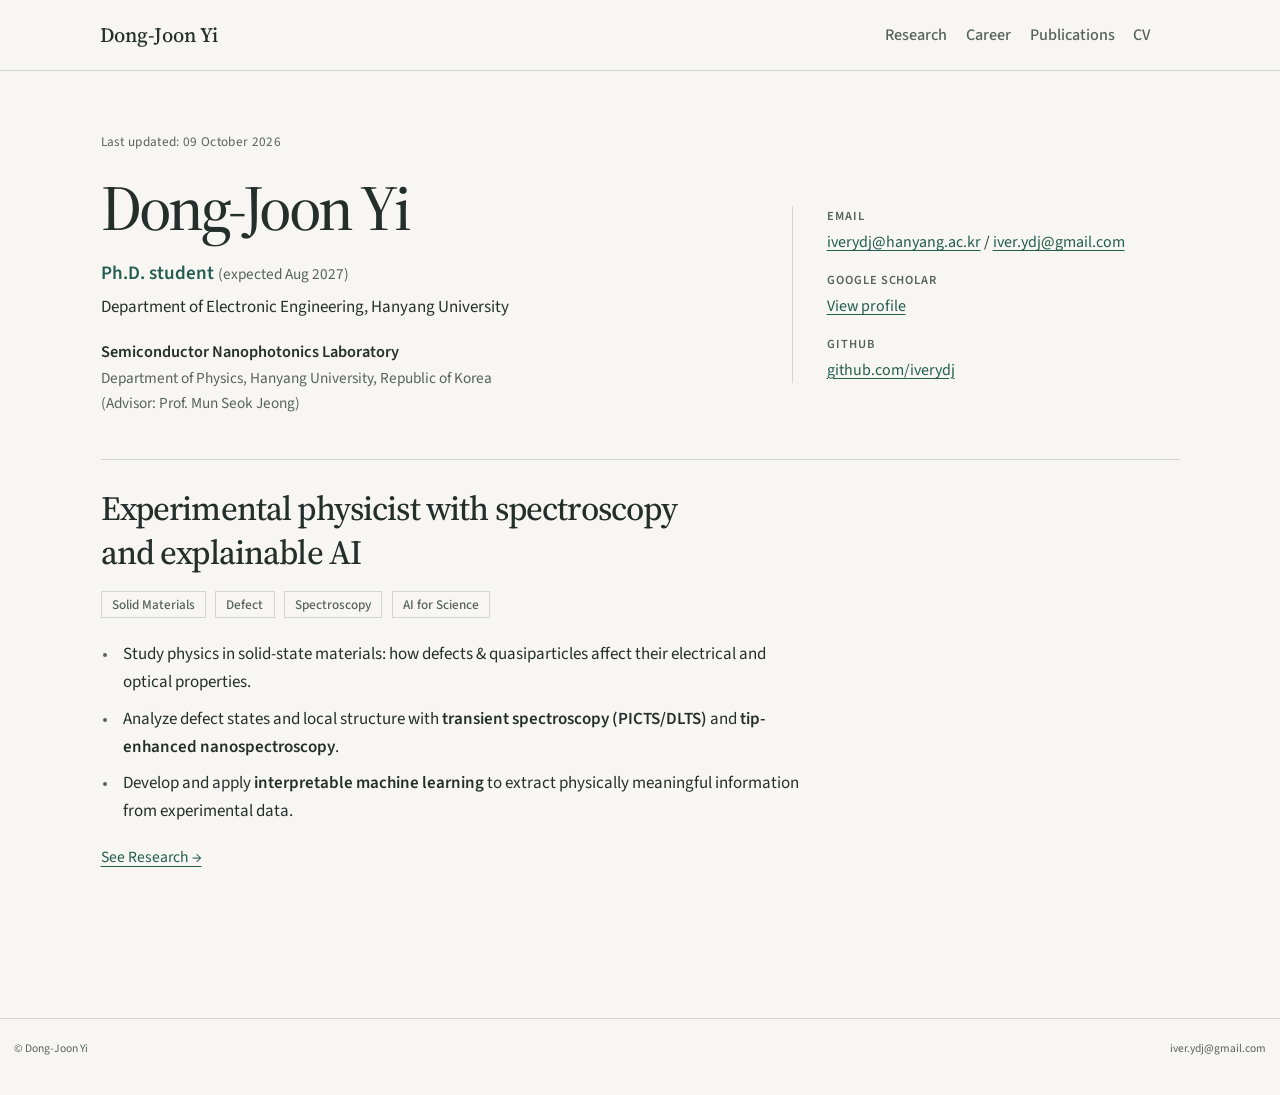
==== commit 50b2f000: "CV review fixes: bibliographic details, assignee field, ICML link, wording - publications.yml: volum" ====
--- a/docs/index.html
+++ b/docs/index.html
@@ -179,7 +179,7 @@
   <span>AI for Science</span>
 </div>
 <ul class="home-statements">
-  <li>Study physics in solid-state materials: how defects &amp; quasi-particles affect their electrical and optical properties.</li>
+  <li>Study physics in solid-state materials: how defects &amp; quasiparticles affect their electrical and optical properties.</li>
   <li>Analyze defect states and local structure with <span class="rs-tech">transient spectroscopy (PICTS/DLTS)</span> and <span class="rs-tech">tip-enhanced nanospectroscopy</span>.</li>
   <li>Develop and apply <span class="rs-method">interpretable machine learning</span> to extract physically meaningful information from experimental data.</li>
 </ul>
--- a/docs/styles.css
+++ b/docs/styles.css
@@ -165,17 +165,11 @@
   color: var(--text-2);
   line-height: 1.65;
 }
-.rs-status {
-  flex-shrink: 0;
-  white-space: nowrap;
-  font-size: 0.78rem;
-  letter-spacing: 0.06em;
-  text-transform: uppercase;
-}
-.rs-status-published { color: var(--text); font-weight: 600; }
-.rs-status-in-preparation { color: var(--text-2); font-weight: 500; }
-.rs-status-ongoing { color: var(--text-2); font-weight: 400; }
 .rs-refs { min-width: 0; }
+
+/* Citation targets: clear the pinned navbar and mark the paper a citation jumped to. */
+.pub-styled li[id] { scroll-margin-top: 6rem; }
+.pub-styled li:target { box-shadow: inset 3px 0 0 var(--accent); padding-left: 0.9rem; }
 
 /* Career: stable section labels and a clear rhythm between entries. */
 .career-edu, .career-fellowship, .career-skills {
@@ -213,6 +207,7 @@
 .pub-authors u b { color: var(--accent); font-weight: 700; text-decoration: underline; text-decoration-thickness: 1px; text-underline-offset: 0.16em; }
 .pub-title { display: block; max-width: 85ch; font-size: 1.14rem; font-weight: 600; line-height: 1.4; margin-bottom: 0.45rem; }
 .pub-journal { font-style: italic; }
+.pub-assignee { color: var(--text-2); font-size: 0.9rem; }
 .pub-year { font-weight: 600; }
 .pub-doi { font-size: 0.82rem; margin-left: 0.6rem; }
 .pub-pdf { font-size: 0.83rem; font-weight: 600; margin-left: 0.6rem; }
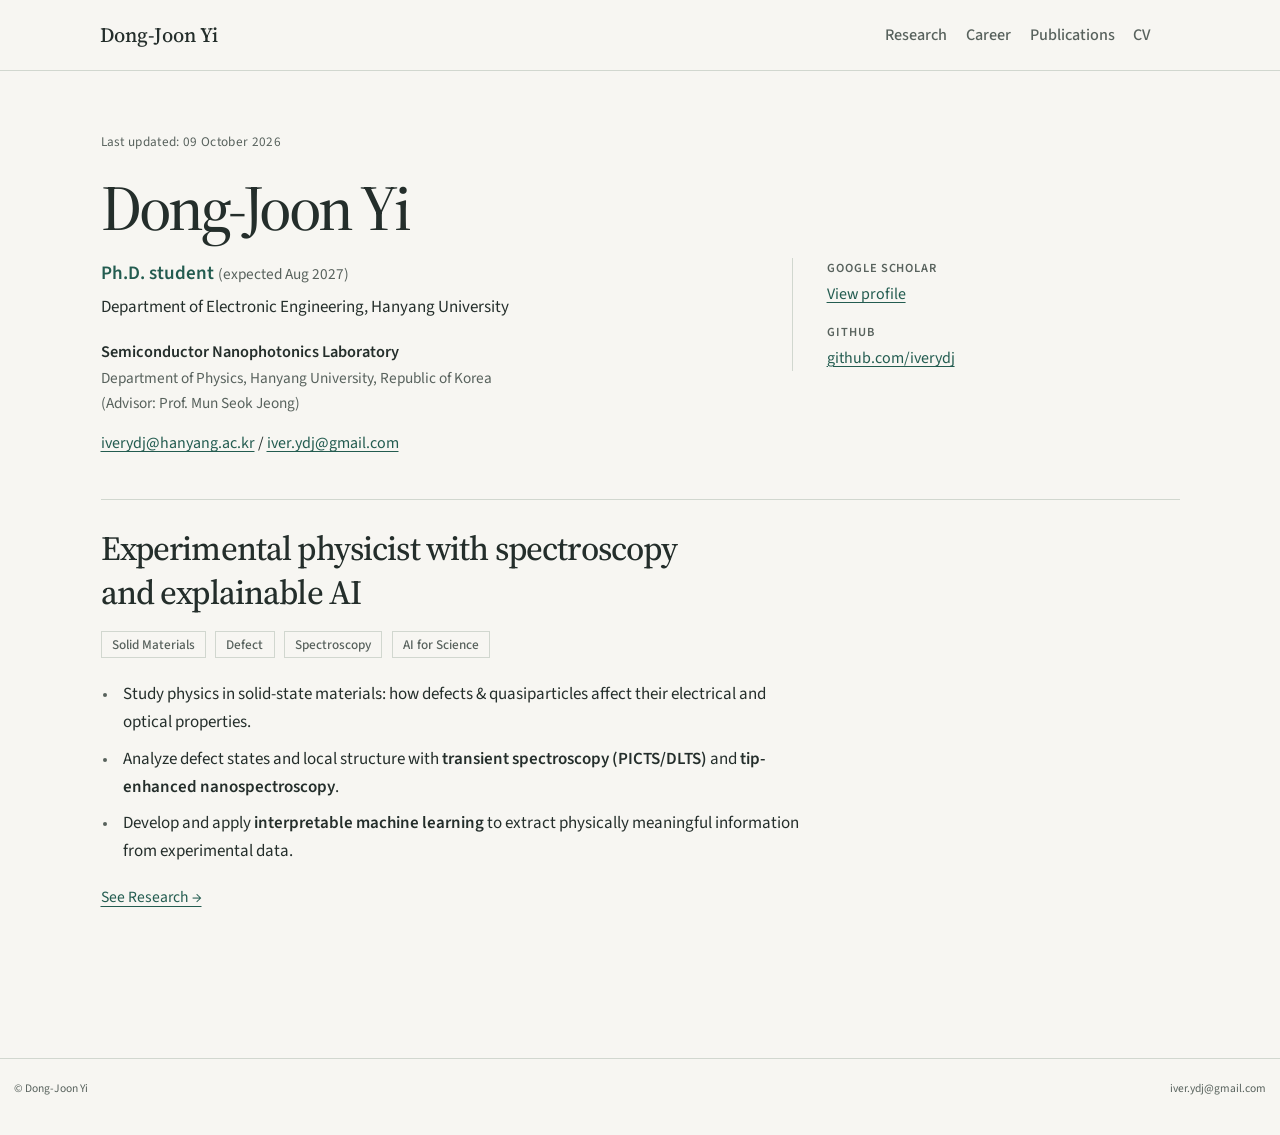
==== commit 855f0b1c: "Home: email under the affiliation on the left; right column keeps Google Scholar and GitHub" ====
--- a/docs/index.html
+++ b/docs/index.html
@@ -153,13 +153,10 @@
 <p class="hero-lab">Semiconductor Nanophotonics Laboratory</p>
 <p class="hero-lab-dept">Department of Physics, Hanyang University, Republic of Korea</p>
 <p class="hero-advisor">(Advisor: Prof. Mun Seok Jeong)</p>
+<p class="hero-email"><a href="mailto:iverydj@hanyang.ac.kr">iverydj@hanyang.ac.kr</a> / <a href="mailto:iver.ydj@gmail.com">iver.ydj@gmail.com</a></p>
 </div>
 
 <dl class="hero-contact">
-  <div class="contact-row">
-    <dt class="contact-label">Email</dt>
-    <dd><a href="mailto:iverydj@hanyang.ac.kr">iverydj@hanyang.ac.kr</a> / <a href="mailto:iver.ydj@gmail.com">iver.ydj@gmail.com</a></dd>
-  </div>
   <div class="contact-row">
     <dt class="contact-label">Google Scholar</dt>
     <dd><a href="https://scholar.google.co.kr/citations?user=MZE2mWsAAAAJ&amp;hl=en">View profile</a></dd>
--- a/docs/styles.css
+++ b/docs/styles.css
@@ -93,7 +93,7 @@
   .navbar-nav.me-auto { margin-left: auto; margin-right: 1.3rem !important; }
 }
 
-/* Home: identity and affiliation on the left, contact details on the right. */
+/* Home: identity, affiliation and email on the left; profile links on the right. */
 .hero {
   display: grid;
   grid-template-columns: minmax(0, 1.65fr) minmax(0, 1fr);
@@ -109,6 +109,7 @@
 .hero-affiliation { grid-column: 1; margin-top: 1.1rem; }
 .hero-lab { font-size: 0.96rem; font-weight: 600; margin: 0; }
 .hero-lab-dept, .hero-advisor { font-size: 0.9rem; color: var(--text-2); margin: 0; }
+.hero-email { font-size: 0.94rem; margin: 0.8rem 0 0; overflow-wrap: anywhere; }
 .hero-contact { grid-column: 2; grid-row: 2 / 4; align-self: center; border-left: 1px solid var(--rule); padding-left: 2rem; margin: 0; font-size: 0.94rem; }
 .contact-row { margin-bottom: 0.85rem; }
 .contact-row:last-child { margin-bottom: 0; }
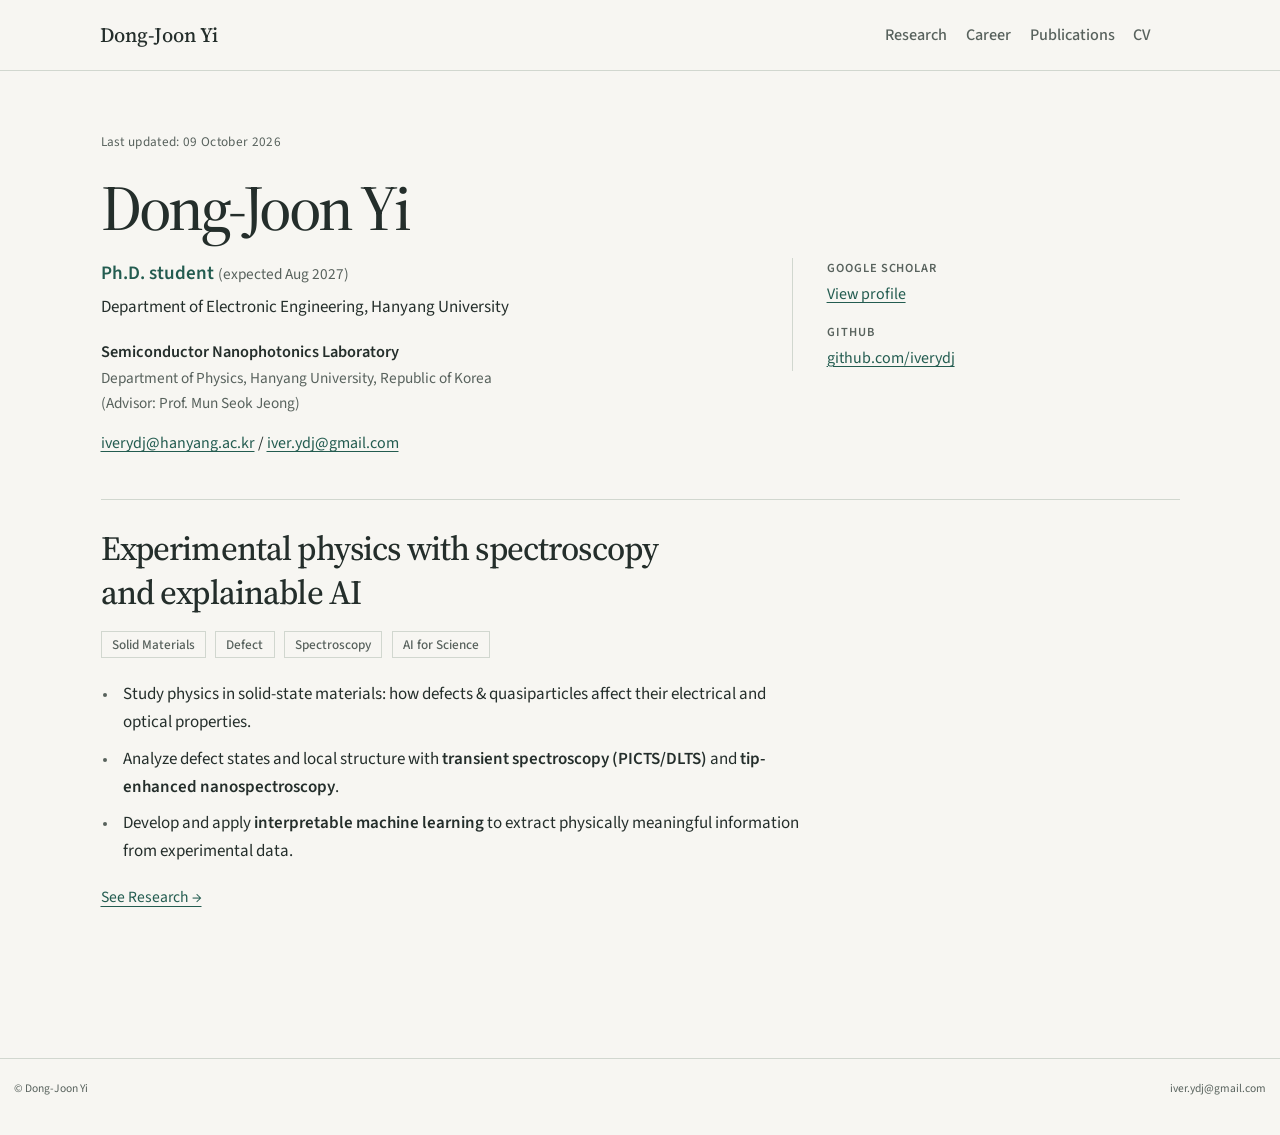
==== commit 3c704e43: "Home heading: Experimental physics with spectroscopy and explainable AI" ====
--- a/docs/index.html
+++ b/docs/index.html
@@ -168,7 +168,7 @@
 </dl>
 </div>
 <div class="home-section">
-<h2 class="home-heading">Experimental physicist with spectroscopy and explainable AI</h2>
+<h2 class="home-heading">Experimental physics with spectroscopy and explainable AI</h2>
 <div class="research-keywords">
   <span>Solid Materials</span>
   <span>Defect</span>
--- a/docs/styles.css
+++ b/docs/styles.css
@@ -144,7 +144,7 @@
 .research-theme {
   display: grid;
   grid-template-columns: minmax(0, 0.9fr) minmax(0, 1.7fr);
-  grid-template-rows: min-content 1fr;
+  grid-template-rows: min-content min-content 1fr auto;
   column-gap: 3.5rem;
   border-top: 1px solid var(--rule);
   padding-top: 1.6rem;
@@ -152,7 +152,23 @@
 }
 .research-theme > h2 { grid-column: 1; font-size: 1.5rem; margin: 0 0 0.75rem; }
 .rs-question { grid-column: 1; color: var(--text-2); font-size: 0.95rem; line-height: 1.55; font-style: italic; margin: 0; }
-.research-theme > ul { grid-column: 2; grid-row: 1 / 3; margin: 0; padding: 0; list-style: none; }
+.research-theme > ul { grid-column: 2; grid-row: 1 / 5; margin: 0; padding: 0; list-style: none; }
+.research-theme:has(> .rs-figures) > ul { grid-row: 4; }
+/* Representative figures: small white plates above the theme's items; click to enlarge (JS only). */
+/* Two per row, so each figure is at most half the column; per-figure widths (research.yml) even out in-figure text size. */
+.rs-figures { grid-column: 2; grid-row: 1 / 4; display: grid; grid-template-columns: repeat(2, minmax(0, 1fr)); gap: 1.1rem 1.4rem; align-items: start; margin: 0 0 1.6rem; }
+.rs-fig { margin: 0; }
+.rs-zoom { display: block; width: fit-content; max-width: 100%; padding: 0; border: 0; background: none; line-height: 0; cursor: default; }
+.rs-js .rs-zoom { cursor: zoom-in; }
+.rs-js .rs-zoom:hover img { opacity: 0.88; }
+.rs-zoom img { display: block; max-width: 100%; height: auto; margin: 0; transition: opacity 140ms ease; }
+.rs-fig figcaption { margin-top: 0.45rem; font-size: 0.78rem; line-height: 1.45; color: var(--text-2); }
+.rs-fig-src { white-space: nowrap; }
+.rs-dialog { max-width: min(92vw, 1100px); border: 0; padding: 1.4rem 1.4rem 1rem; background: #fff; color: var(--text); }
+.rs-dialog::backdrop { background: rgba(20, 25, 23, 0.6); }
+.rs-dialog img { display: block; max-width: 100%; max-height: 78vh; margin: 0 auto; }
+.rs-dialog-cap { margin: 0.7rem 0 0; font-size: 0.9rem; color: var(--text-2); }
+.rs-dialog-close { position: absolute; top: 0.3rem; right: 0.6rem; border: 0; background: none; font-size: 1.6rem; line-height: 1; color: var(--text-2); cursor: pointer; }
 .research-theme li { margin-bottom: 1.2rem; line-height: 1.6; }
 .research-theme li:last-child { margin-bottom: 0; }
 .research-content .rs-tech, .research-content .rs-method { font-weight: 600; }
